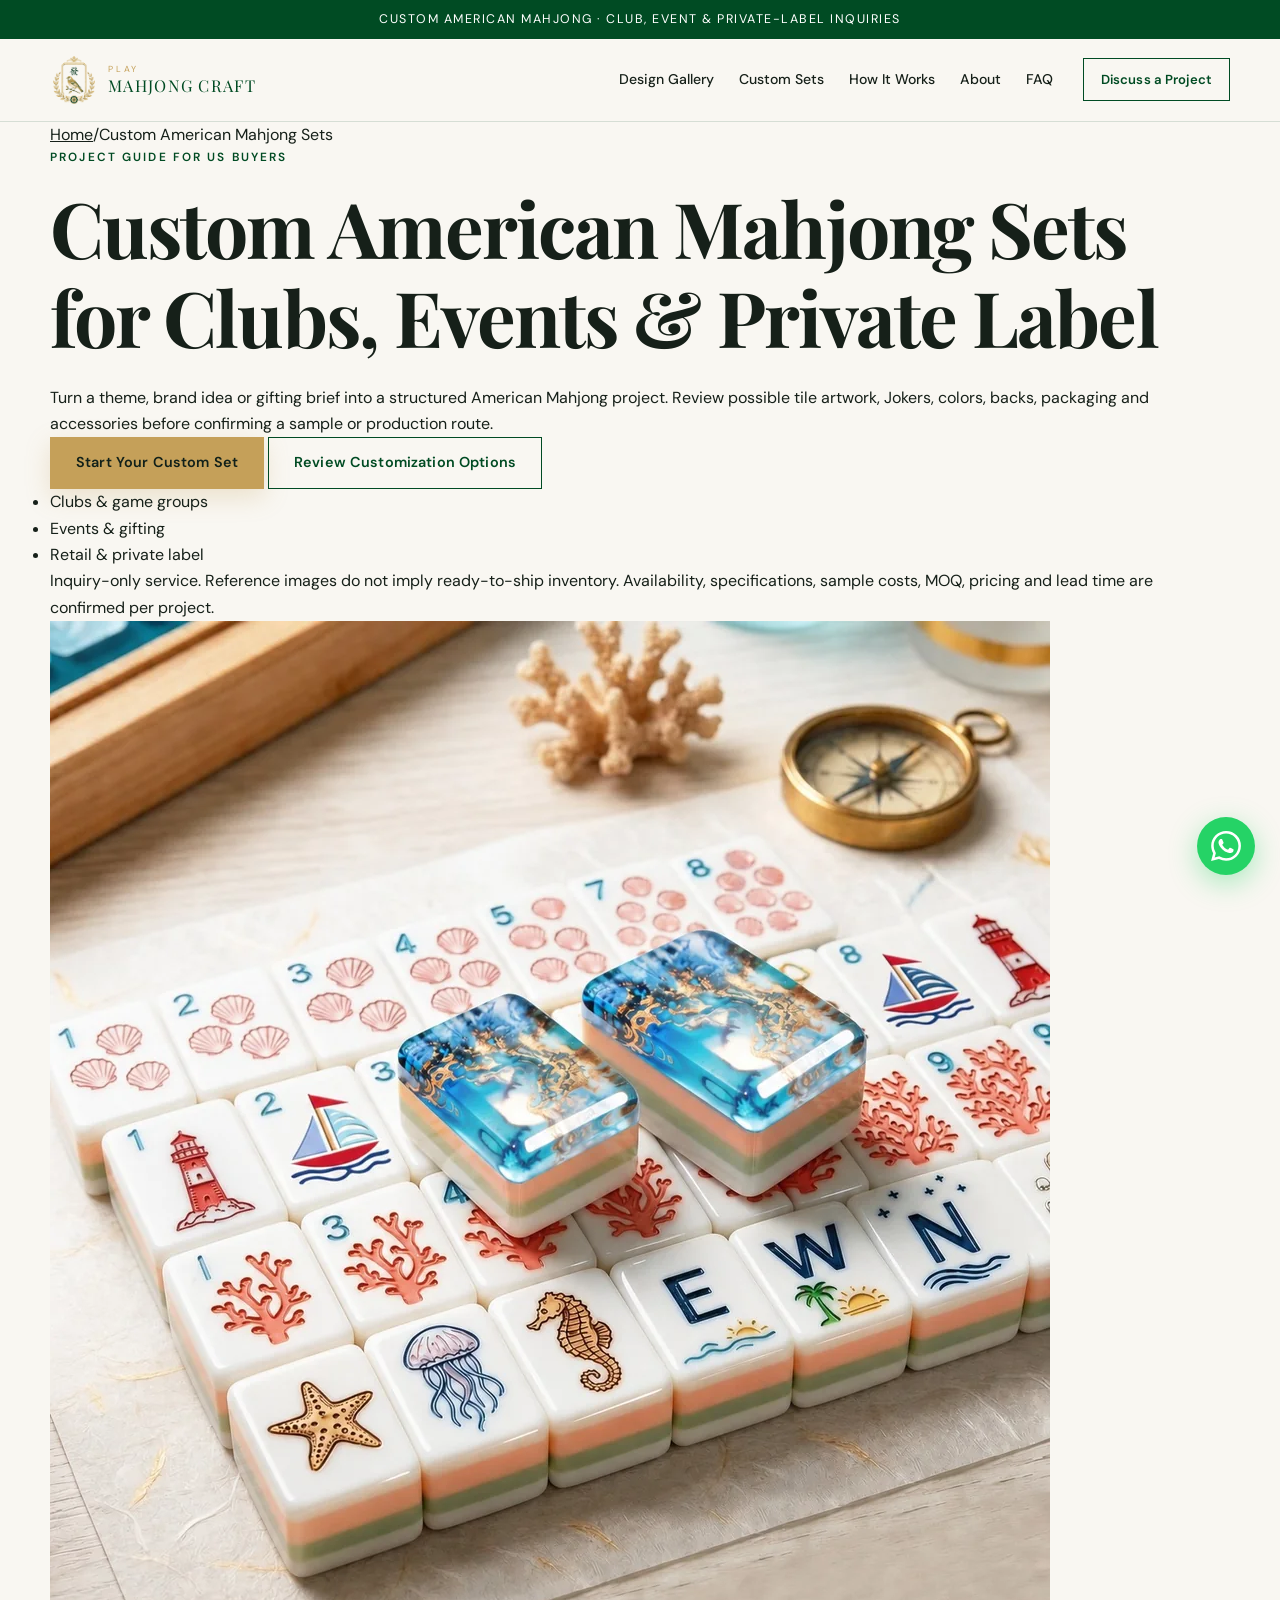
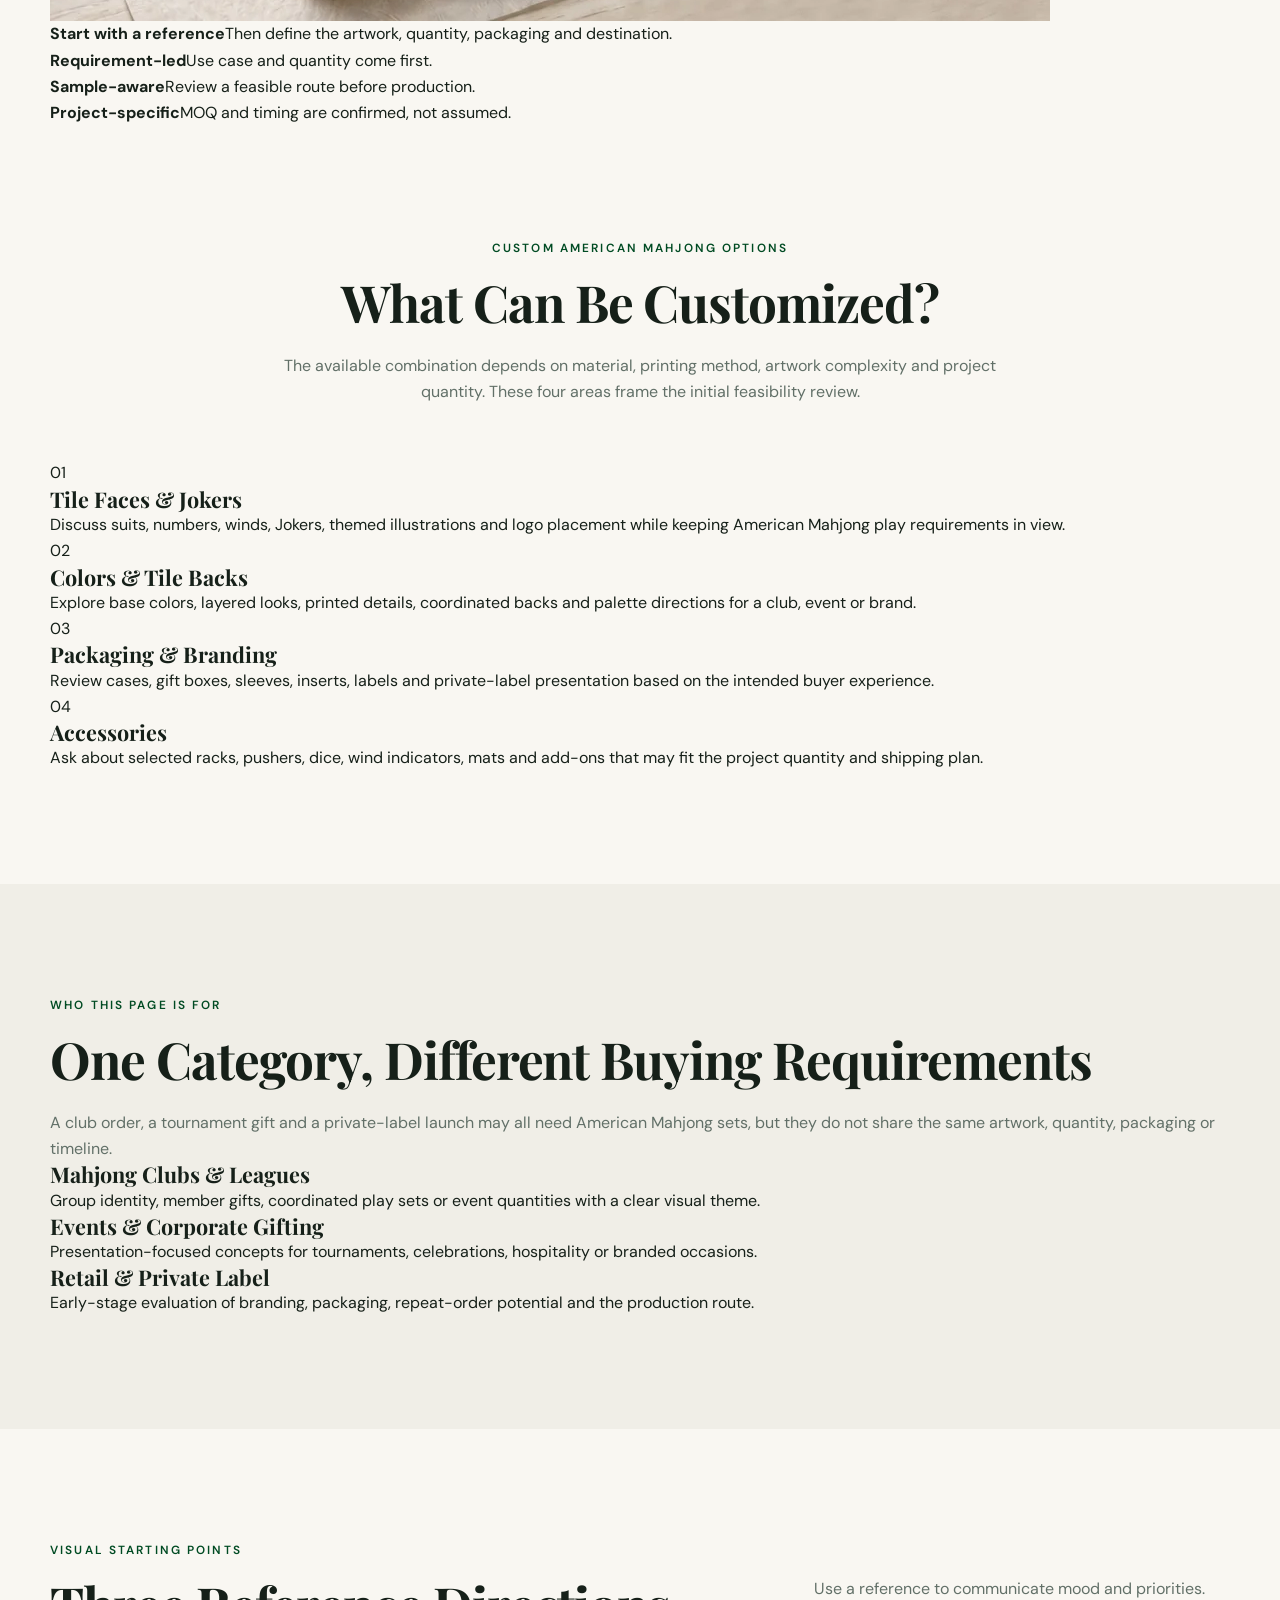
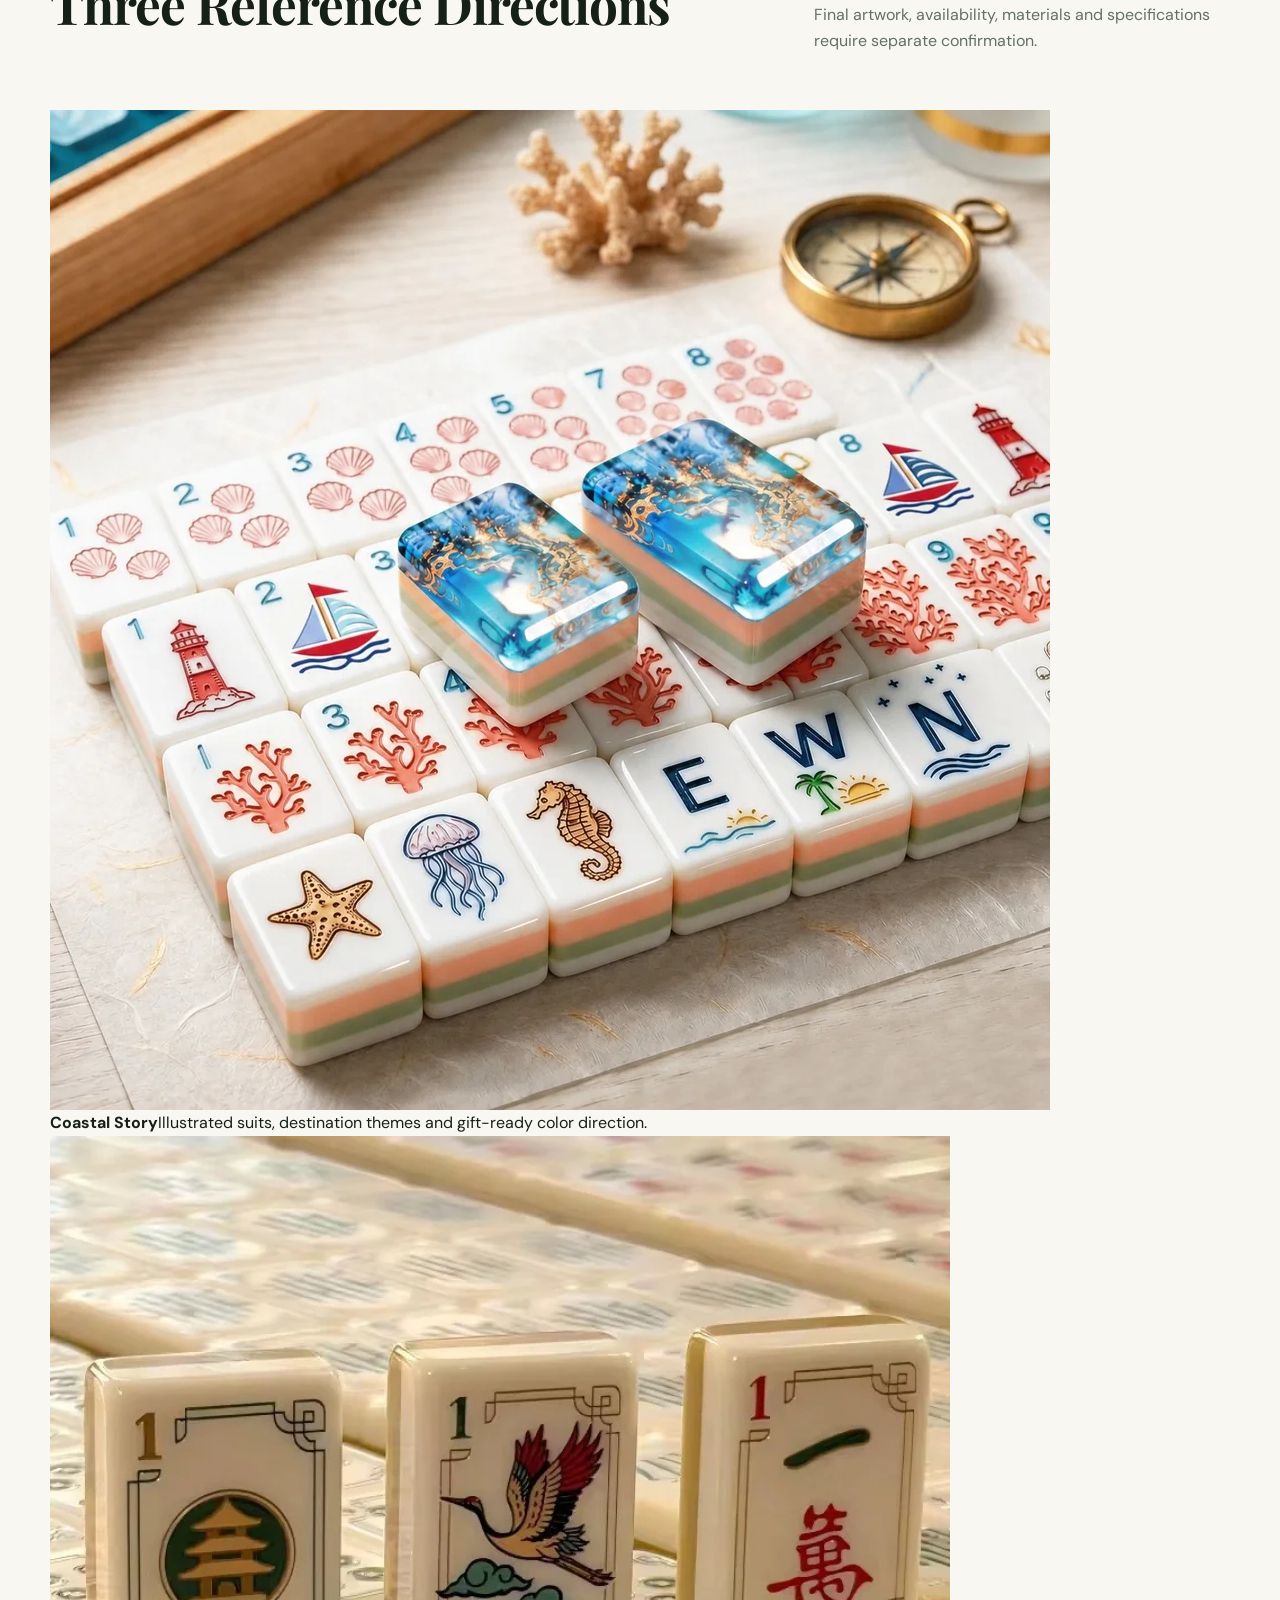
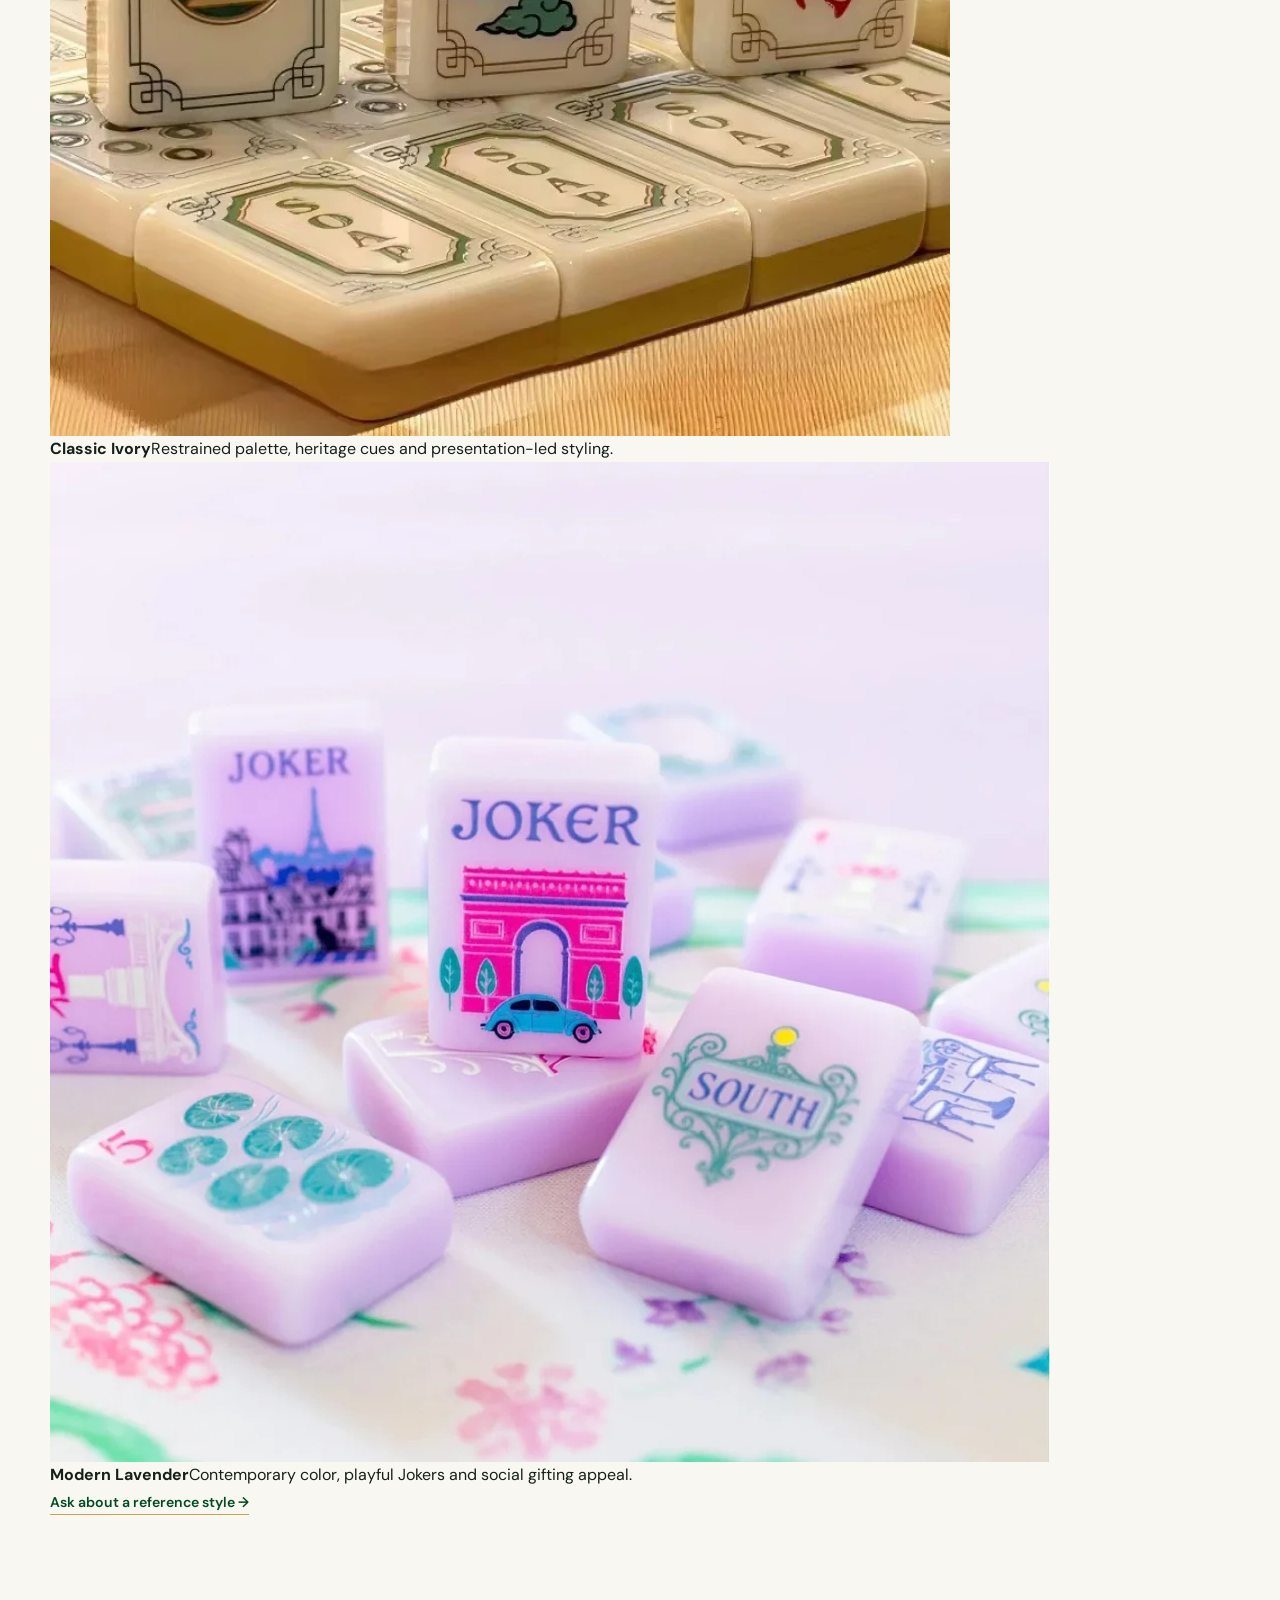
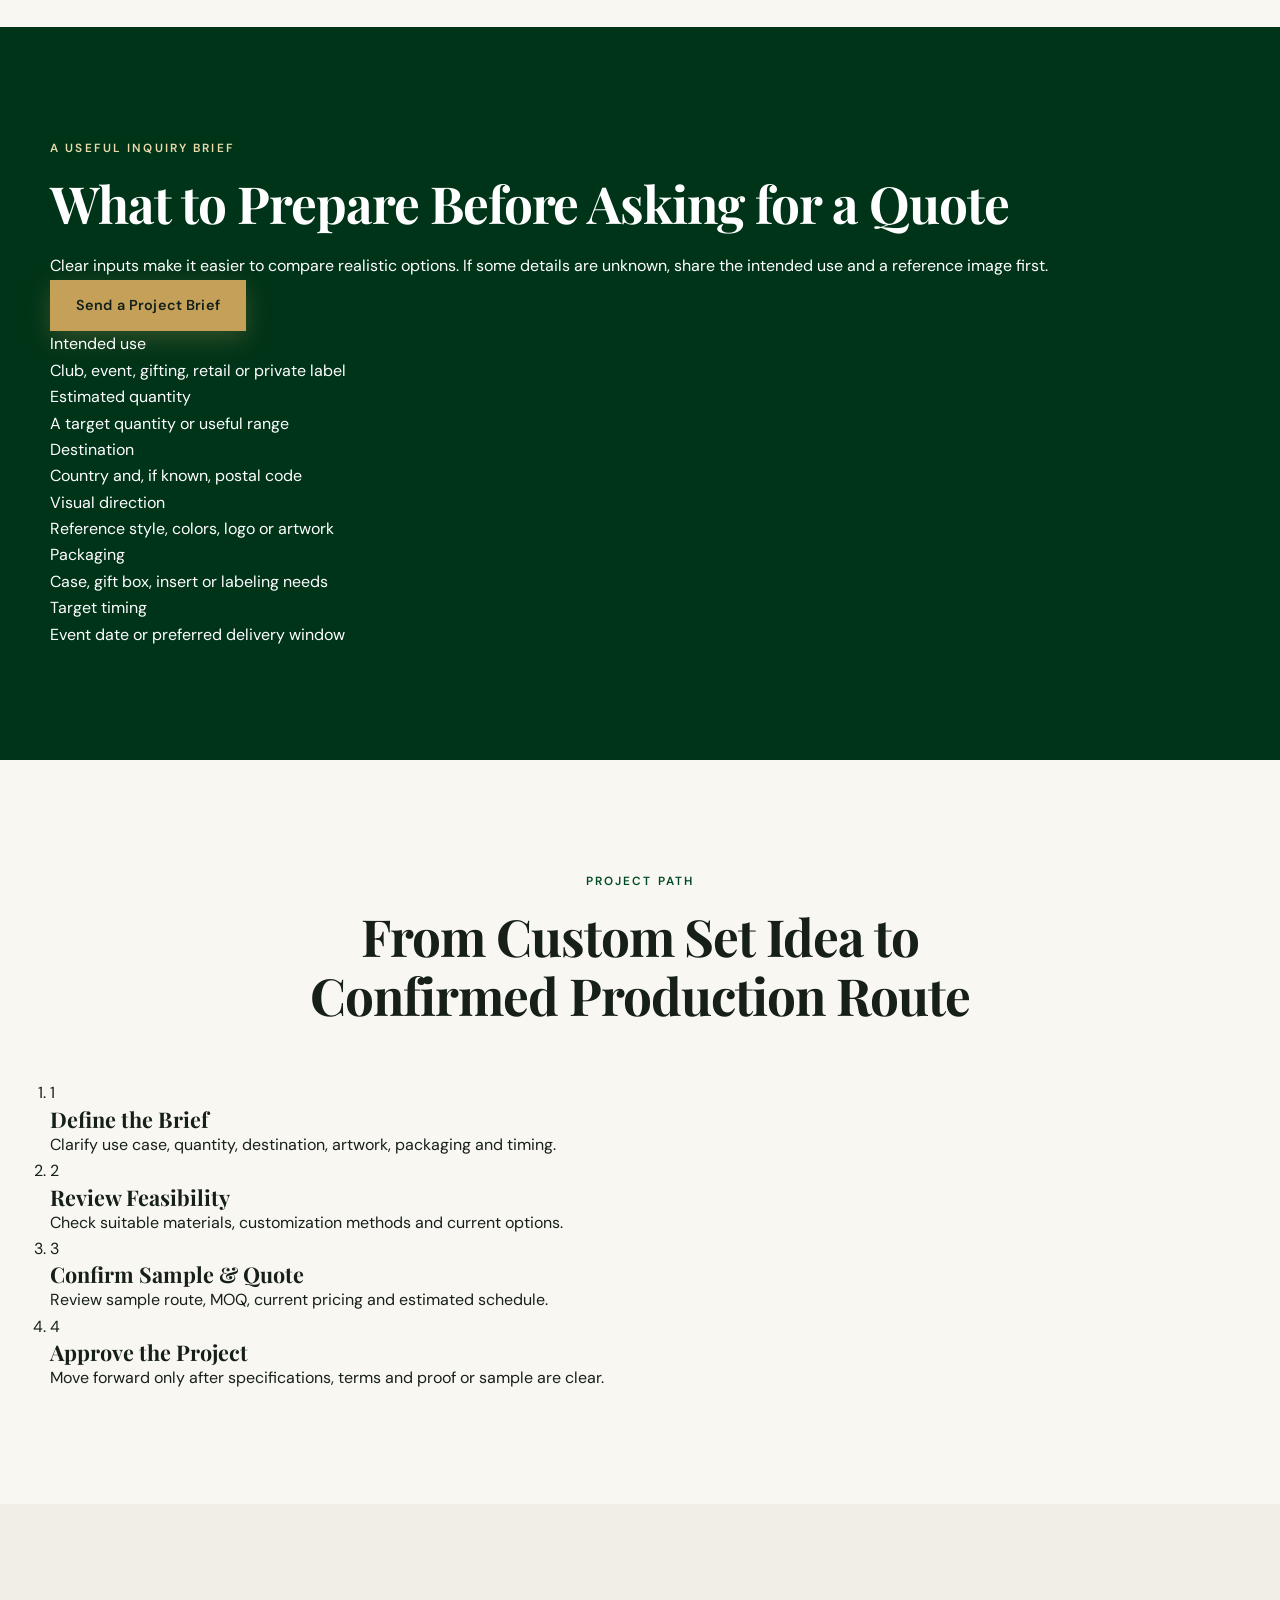
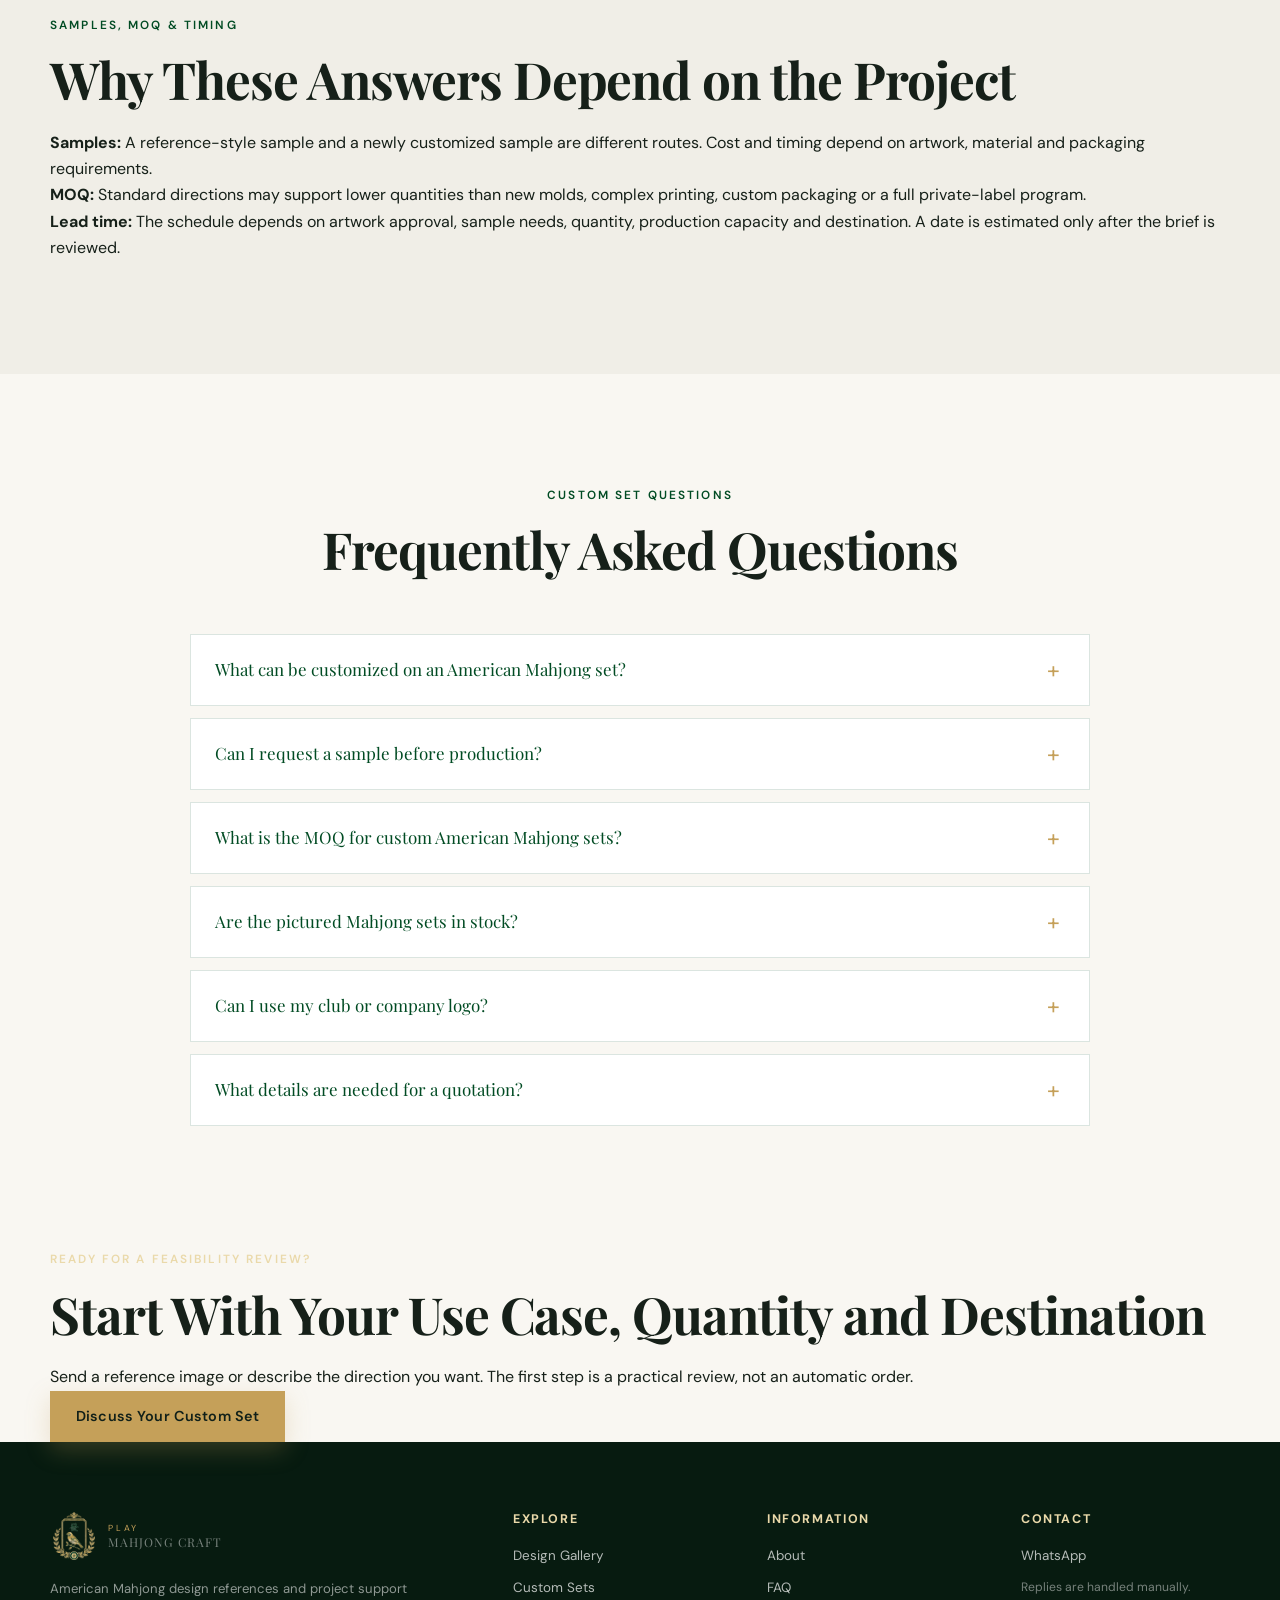
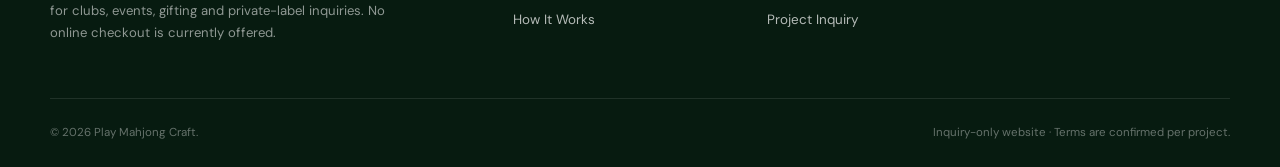
==== custom-american-mahjong-sets/index.html @ b61040e3 "Add custom American Mahjong SEO landing page" ====
<!doctype html>
<html lang="en">
<head>
  <meta charset="utf-8">
  <meta name="viewport" content="width=device-width, initial-scale=1">
  <title>Custom American Mahjong Sets for Clubs & Brands | Play Mahjong Craft</title>
  <meta name="description" content="Plan custom American Mahjong sets for clubs, events, gifts and private label. Review artwork, Jokers, colors, packaging, samples, MOQ and project quantities.">
  <meta name="author" content="Play Mahjong Craft">
  <meta name="theme-color" content="#004B23">
  <link rel="canonical" href="https://playmahjongcraft.com/custom-american-mahjong-sets/">
  <link rel="icon" type="image/png" href="/favicon.png">
  <link rel="apple-touch-icon" href="/favicon.jpg">

  <meta property="og:type" content="website">
  <meta property="og:site_name" content="Play Mahjong Craft">
  <meta property="og:title" content="Custom American Mahjong Sets for Clubs & Brands">
  <meta property="og:description" content="Explore customization options for club, event, gifting and private-label American Mahjong projects.">
  <meta property="og:url" content="https://playmahjongcraft.com/custom-american-mahjong-sets/">
  <meta property="og:image" content="https://playmahjongcraft.com/images/og-cover.jpg">
  <meta property="og:image:width" content="1200">
  <meta property="og:image:height" content="630">
  <meta name="twitter:card" content="summary_large_image">
  <meta name="twitter:title" content="Custom American Mahjong Sets for Clubs & Brands">
  <meta name="twitter:description" content="Review artwork, colors, Jokers, packaging, samples and MOQ for a custom American Mahjong project.">
  <meta name="twitter:image" content="https://playmahjongcraft.com/images/og-cover.jpg">

  <link rel="preconnect" href="https://fonts.googleapis.com">
  <link rel="preconnect" href="https://fonts.gstatic.com" crossorigin>
  <link href="https://fonts.googleapis.com/css2?family=DM+Sans:wght@400;500;600&family=Playfair+Display:wght@600;700&display=swap" rel="stylesheet">
  <link rel="stylesheet" href="/styles.css?v=20260724-2">
  <link rel="stylesheet" href="/custom-american-mahjong-sets/landing.css?v=20260731-1">

  <script type="application/ld+json">
  {
    "@context": "https://schema.org",
    "@graph": [
      {
        "@type": "BreadcrumbList",
        "itemListElement": [
          {"@type": "ListItem", "position": 1, "name": "Home", "item": "https://playmahjongcraft.com/"},
          {"@type": "ListItem", "position": 2, "name": "Custom American Mahjong Sets", "item": "https://playmahjongcraft.com/custom-american-mahjong-sets/"}
        ]
      },
      {
        "@type": "Service",
        "@id": "https://playmahjongcraft.com/custom-american-mahjong-sets/#service",
        "name": "Custom American Mahjong Set Project Support",
        "url": "https://playmahjongcraft.com/custom-american-mahjong-sets/",
        "description": "Requirement review and production-option coordination for custom American Mahjong sets for clubs, events, gifts and private-label projects.",
        "serviceType": "American Mahjong set customization project support",
        "areaServed": {"@type": "Country", "name": "United States"},
        "provider": {
          "@type": "Organization",
          "@id": "https://playmahjongcraft.com/#organization",
          "name": "Play Mahjong Craft",
          "url": "https://playmahjongcraft.com/"
        }
      },
      {
        "@type": "FAQPage",
        "mainEntity": [
          {
            "@type": "Question",
            "name": "What can be customized on an American Mahjong set?",
            "acceptedAnswer": {"@type": "Answer", "text": "Potential options include tile faces, Jokers, colors, backs, logos, cases, gift boxes, inserts and selected accessories. Feasibility depends on the artwork, material, manufacturing method and quantity."}
          },
          {
            "@type": "Question",
            "name": "Can I request a sample before production?",
            "acceptedAnswer": {"@type": "Answer", "text": "Sample routes are reviewed before production. Availability, sample cost and timing depend on whether the request uses a reference style or requires new artwork and packaging."}
          },
          {
            "@type": "Question",
            "name": "What is the MOQ for custom American Mahjong sets?",
            "acceptedAnswer": {"@type": "Answer", "text": "Minimum order quantity varies by material, artwork, packaging and production method. Standard-style projects may support lower quantities than fully customized or private-label projects."}
          },
          {
            "@type": "Question",
            "name": "Are the pictured Mahjong sets in stock?",
            "acceptedAnswer": {"@type": "Answer", "text": "The images are visual references for project discussions and do not indicate ready-to-ship inventory. Current availability and specifications are confirmed for each inquiry."}
          },
          {
            "@type": "Question",
            "name": "What details are needed for a quotation?",
            "acceptedAnswer": {"@type": "Answer", "text": "Share the intended use, preferred style, estimated quantity, destination country, artwork or logo needs, packaging requirements and target timing. A quotation follows after feasibility and current supplier pricing are confirmed."}
          }
        ]
      }
    ]
  }
  </script>

  <script async src="https://www.googletagmanager.com/gtag/js?id=G-H2BP6G1HKV"></script>
  <script>
    window.dataLayer = window.dataLayer || [];
    function gtag(){dataLayer.push(arguments);}
    gtag('js', new Date());
    gtag('config', 'G-H2BP6G1HKV');
  </script>

  <script type="text/javascript">
    (function(c,l,a,r,i,t,y){
      c[a]=c[a]||function(){(c[a].q=c[a].q||[]).push(arguments)};
      t=l.createElement(r);t.async=1;t.src="https://www.clarity.ms/tag/"+i;
      y=l.getElementsByTagName(r)[0];y.parentNode.insertBefore(t,y);
    })(window, document, "clarity", "script", "xgh4sm0mk5");
  </script>
</head>
<body class="landing-page">
  <a class="skip-link" href="#main-content">Skip to content</a>

  <div class="announcement">Custom American Mahjong · Club, Event & Private-Label Inquiries</div>

  <header class="site-header" id="top">
    <div class="container nav-wrap">
      <a class="brand" href="/" aria-label="Play Mahjong Craft home">
        <img src="/images/logo-mark.png" width="54" height="50" alt="">
        <span><small>PLAY</small>MAHJONG CRAFT</span>
      </a>
      <button class="menu-toggle" type="button" aria-expanded="false" aria-controls="primary-nav" aria-label="Open navigation">
        <span></span><span></span><span></span>
      </button>
      <nav id="primary-nav" class="primary-nav" aria-label="Primary navigation">
        <a href="/#styles">Design Gallery</a>
        <a href="/custom-american-mahjong-sets/" aria-current="page">Custom Sets</a>
        <a href="/#process">How It Works</a>
        <a href="/#about">About</a>
        <a href="#faq">FAQ</a>
      </nav>
      <a class="button button-small button-outline header-cta track-event" data-event="whatsapp_landing_header" target="_blank" rel="noopener" href="https://wa.me/8615779394194?text=Hi%2C%20I%27d%20like%20to%20discuss%20a%20custom%20American%20Mahjong%20set%20project.">Discuss a Project</a>
    </div>
  </header>

  <main id="main-content">
    <nav class="container breadcrumbs" aria-label="Breadcrumb">
      <a href="/">Home</a><span aria-hidden="true">/</span><span>Custom American Mahjong Sets</span>
    </nav>

    <section class="seo-hero" aria-labelledby="landing-title">
      <div class="container seo-hero-grid">
        <div class="seo-hero-copy">
          <p class="eyebrow">Project guide for US buyers</p>
          <h1 id="landing-title">Custom American Mahjong Sets for Clubs, Events & Private Label</h1>
          <p class="seo-hero-lead">Turn a theme, brand idea or gifting brief into a structured American Mahjong project. Review possible tile artwork, Jokers, colors, backs, packaging and accessories before confirming a sample or production route.</p>
          <div class="seo-hero-actions">
            <a class="button button-gold track-event" data-event="whatsapp_landing_hero" target="_blank" rel="noopener" href="https://wa.me/8615779394194?text=Hi%2C%20I%27m%20planning%20a%20custom%20American%20Mahjong%20set.%0A%0AUse%20case%3A%20____%0AEstimated%20quantity%3A%20____%0ADestination%3A%20____%0ACustomization%3A%20____">Start Your Custom Set</a>
            <a class="button button-outline" href="#options">Review Customization Options</a>
          </div>
          <ul class="buyer-list" aria-label="Common project types">
            <li>Clubs & game groups</li>
            <li>Events & gifting</li>
            <li>Retail & private label</li>
          </ul>
          <p class="disclosure">Inquiry-only service. Reference images do not imply ready-to-ship inventory. Availability, specifications, sample costs, MOQ, pricing and lead time are confirmed per project.</p>
        </div>
        <div class="seo-hero-visual">
          <img src="/images/style-coastal.webp" width="1000" height="1000" alt="Coastal custom American Mahjong tile design reference" fetchpriority="high">
          <div class="visual-note"><strong>Start with a reference</strong><span>Then define the artwork, quantity, packaging and destination.</span></div>
        </div>
      </div>
    </section>

    <section class="proof-strip" aria-label="Project principles">
      <div class="container proof-grid">
        <div><strong>Requirement-led</strong><span>Use case and quantity come first.</span></div>
        <div><strong>Sample-aware</strong><span>Review a feasible route before production.</span></div>
        <div><strong>Project-specific</strong><span>MOQ and timing are confirmed, not assumed.</span></div>
      </div>
    </section>

    <section class="section" id="options">
      <div class="container">
        <div class="section-heading centered narrow">
          <p class="eyebrow">Custom American Mahjong options</p>
          <h2>What Can Be Customized?</h2>
          <p>The available combination depends on material, printing method, artwork complexity and project quantity. These four areas frame the initial feasibility review.</p>
        </div>
        <div class="option-grid">
          <article><span>01</span><h3>Tile Faces & Jokers</h3><p>Discuss suits, numbers, winds, Jokers, themed illustrations and logo placement while keeping American Mahjong play requirements in view.</p></article>
          <article><span>02</span><h3>Colors & Tile Backs</h3><p>Explore base colors, layered looks, printed details, coordinated backs and palette directions for a club, event or brand.</p></article>
          <article><span>03</span><h3>Packaging & Branding</h3><p>Review cases, gift boxes, sleeves, inserts, labels and private-label presentation based on the intended buyer experience.</p></article>
          <article><span>04</span><h3>Accessories</h3><p>Ask about selected racks, pushers, dice, wind indicators, mats and add-ons that may fit the project quantity and shipping plan.</p></article>
        </div>
      </div>
    </section>

    <section class="section section-tint buyer-section">
      <div class="container buyer-layout">
        <div>
          <p class="eyebrow">Who this page is for</p>
          <h2>One Category, Different Buying Requirements</h2>
          <p class="section-intro">A club order, a tournament gift and a private-label launch may all need American Mahjong sets, but they do not share the same artwork, quantity, packaging or timeline.</p>
        </div>
        <div class="buyer-cards">
          <article><h3>Mahjong Clubs & Leagues</h3><p>Group identity, member gifts, coordinated play sets or event quantities with a clear visual theme.</p></article>
          <article><h3>Events & Corporate Gifting</h3><p>Presentation-focused concepts for tournaments, celebrations, hospitality or branded occasions.</p></article>
          <article><h3>Retail & Private Label</h3><p>Early-stage evaluation of branding, packaging, repeat-order potential and the production route.</p></article>
        </div>
      </div>
    </section>

    <section class="section reference-section" aria-labelledby="reference-title">
      <div class="container">
        <div class="section-heading split-heading">
          <div><p class="eyebrow">Visual starting points</p><h2 id="reference-title">Three Reference Directions</h2></div>
          <p>Use a reference to communicate mood and priorities. Final artwork, availability, materials and specifications require separate confirmation.</p>
        </div>
        <div class="reference-grid">
          <figure><img src="/images/style-coastal.webp" width="1000" height="1000" loading="lazy" alt="Coastal American Mahjong set artwork reference"><figcaption><strong>Coastal Story</strong><span>Illustrated suits, destination themes and gift-ready color direction.</span></figcaption></figure>
          <figure><img src="/images/style-ivory.webp" width="900" height="900" loading="lazy" alt="Classic ivory American Mahjong set reference"><figcaption><strong>Classic Ivory</strong><span>Restrained palette, heritage cues and presentation-led styling.</span></figcaption></figure>
          <figure><img src="/images/style-lavender.webp" width="1000" height="1000" loading="lazy" alt="Modern lavender American Mahjong set reference"><figcaption><strong>Modern Lavender</strong><span>Contemporary color, playful Jokers and social gifting appeal.</span></figcaption></figure>
        </div>
        <div class="reference-cta">
          <a class="text-link track-event" data-event="whatsapp_landing_gallery" target="_blank" rel="noopener" href="https://wa.me/8615779394194?text=Hi%2C%20I%20found%20a%20reference%20style%20on%20your%20custom%20American%20Mahjong%20sets%20page.%20I%27d%20like%20to%20review%20sample%2C%20MOQ%20and%20customization%20options.">Ask about a reference style <span aria-hidden="true">→</span></a>
        </div>
      </div>
    </section>

    <section class="section section-dark specification-section">
      <div class="container specification-layout">
        <div>
          <p class="eyebrow light">A useful inquiry brief</p>
          <h2>What to Prepare Before Asking for a Quote</h2>
          <p>Clear inputs make it easier to compare realistic options. If some details are unknown, share the intended use and a reference image first.</p>
          <a class="button button-gold track-event" data-event="whatsapp_landing_brief" target="_blank" rel="noopener" href="https://wa.me/8615779394194?text=Hi%2C%20I%27d%20like%20a%20feasibility%20review%20for%20custom%20American%20Mahjong%20sets.%0A%0AUse%20case%3A%20____%0AStyle%20reference%3A%20____%0AEstimated%20quantity%3A%20____%0ADestination%3A%20____%0ALogo%2Fartwork%3A%20____%0APackaging%3A%20____%0ATarget%20timing%3A%20____">Send a Project Brief</a>
        </div>
        <dl class="brief-list">
          <div><dt>Intended use</dt><dd>Club, event, gifting, retail or private label</dd></div>
          <div><dt>Estimated quantity</dt><dd>A target quantity or useful range</dd></div>
          <div><dt>Destination</dt><dd>Country and, if known, postal code</dd></div>
          <div><dt>Visual direction</dt><dd>Reference style, colors, logo or artwork</dd></div>
          <div><dt>Packaging</dt><dd>Case, gift box, insert or labeling needs</dd></div>
          <div><dt>Target timing</dt><dd>Event date or preferred delivery window</dd></div>
        </dl>
      </div>
    </section>

    <section class="section process-guide" aria-labelledby="process-title">
      <div class="container">
        <div class="section-heading centered narrow">
          <p class="eyebrow">Project path</p>
          <h2 id="process-title">From Custom Set Idea to Confirmed Production Route</h2>
        </div>
        <ol class="process-cards">
          <li><span>1</span><h3>Define the Brief</h3><p>Clarify use case, quantity, destination, artwork, packaging and timing.</p></li>
          <li><span>2</span><h3>Review Feasibility</h3><p>Check suitable materials, customization methods and current options.</p></li>
          <li><span>3</span><h3>Confirm Sample & Quote</h3><p>Review sample route, MOQ, current pricing and estimated schedule.</p></li>
          <li><span>4</span><h3>Approve the Project</h3><p>Move forward only after specifications, terms and proof or sample are clear.</p></li>
        </ol>
      </div>
    </section>

    <section class="section section-tint guidance-section">
      <div class="container guidance-layout">
        <div>
          <p class="eyebrow">Samples, MOQ & timing</p>
          <h2>Why These Answers Depend on the Project</h2>
        </div>
        <div class="guidance-copy">
          <p><strong>Samples:</strong> A reference-style sample and a newly customized sample are different routes. Cost and timing depend on artwork, material and packaging requirements.</p>
          <p><strong>MOQ:</strong> Standard directions may support lower quantities than new molds, complex printing, custom packaging or a full private-label program.</p>
          <p><strong>Lead time:</strong> The schedule depends on artwork approval, sample needs, quantity, production capacity and destination. A date is estimated only after the brief is reviewed.</p>
        </div>
      </div>
    </section>

    <section class="section" id="faq">
      <div class="container">
        <div class="section-heading centered"><p class="eyebrow">Custom set questions</p><h2>Frequently Asked Questions</h2></div>
        <div class="faq-list landing-faq">
          <details><summary>What can be customized on an American Mahjong set?</summary><p>Potential options include tile faces, Jokers, colors, backs, logos, cases, gift boxes, inserts and selected accessories. Feasibility depends on the artwork, material, manufacturing method and quantity.</p></details>
          <details><summary>Can I request a sample before production?</summary><p>Yes, sample routes can be reviewed before production. Availability, sample cost and timing depend on whether the request uses a reference style or requires new artwork and packaging.</p></details>
          <details><summary>What is the MOQ for custom American Mahjong sets?</summary><p>Minimum order quantity varies by material, artwork, packaging and production method. Standard-style projects may support lower quantities than fully customized or private-label projects.</p></details>
          <details><summary>Are the pictured Mahjong sets in stock?</summary><p>No ready-to-ship inventory is implied. The images are visual references for project discussions. Current availability and specifications are confirmed for each inquiry.</p></details>
          <details><summary>Can I use my club or company logo?</summary><p>Logo placement may be considered for tile artwork, packaging, inserts or selected accessories. Share a vector logo if available so the intended placement and production method can be reviewed.</p></details>
          <details><summary>What details are needed for a quotation?</summary><p>Share the intended use, preferred style, estimated quantity, destination country, artwork or logo needs, packaging requirements and target timing. A quotation follows after feasibility and current supplier pricing are confirmed.</p></details>
        </div>
      </div>
    </section>

    <section class="landing-cta" aria-labelledby="cta-title">
      <div class="container landing-cta-inner">
        <div><p class="eyebrow light">Ready for a feasibility review?</p><h2 id="cta-title">Start With Your Use Case, Quantity and Destination</h2><p>Send a reference image or describe the direction you want. The first step is a practical review, not an automatic order.</p></div>
        <a class="button button-gold track-event" data-event="whatsapp_landing_final" target="_blank" rel="noopener" href="https://wa.me/8615779394194?text=Hi%2C%20I%27d%20like%20to%20start%20a%20custom%20American%20Mahjong%20set%20inquiry.%0A%0AUse%20case%3A%20____%0AQuantity%3A%20____%0ADestination%3A%20____%0AReference%20or%20customization%3A%20____">Discuss Your Custom Set</a>
      </div>
    </section>
  </main>

  <footer class="site-footer">
    <div class="container footer-grid">
      <div class="footer-brand">
        <a class="brand brand-footer" href="/"><img src="/images/logo-mark.png" width="54" height="50" alt=""><span><small>PLAY</small>MAHJONG CRAFT</span></a>
        <p>American Mahjong design references and project support for clubs, events, gifting and private-label inquiries. No online checkout is currently offered.</p>
      </div>
      <div><h3>Explore</h3><a href="/#styles">Design Gallery</a><a href="/custom-american-mahjong-sets/">Custom Sets</a><a href="/#process">How It Works</a></div>
      <div><h3>Information</h3><a href="/#about">About</a><a href="#faq">FAQ</a><a href="/#inquiry">Project Inquiry</a></div>
      <div><h3>Contact</h3><a class="track-event" data-event="whatsapp_landing_footer" target="_blank" rel="noopener" href="https://wa.me/8615779394194?text=Hi%2C%20I%27d%20like%20to%20discuss%20a%20custom%20American%20Mahjong%20set.">WhatsApp</a><span>Replies are handled manually.</span></div>
    </div>
    <div class="container footer-bottom"><span>© 2026 Play Mahjong Craft.</span><span>Inquiry-only website · Terms are confirmed per project.</span></div>
  </footer>

  <a class="whatsapp-float track-event" data-event="whatsapp_landing_floating" href="https://wa.me/8615779394194?text=Hi%2C%20I%27m%20viewing%20your%20custom%20American%20Mahjong%20sets%20page%20and%20would%20like%20to%20ask%20about%20a%20project." target="_blank" rel="noopener" aria-label="Chat on WhatsApp">
    <svg aria-hidden="true" viewBox="0 0 24 24"><path d="M17.472 14.382c-.297-.149-1.758-.867-2.03-.967-.273-.099-.471-.148-.67.15-.197.297-.767.966-.94 1.164-.173.199-.347.223-.644.075-.297-.15-1.255-.463-2.39-1.475-.883-.788-1.48-1.761-1.653-2.059-.173-.297-.018-.458.13-.606.134-.133.298-.347.446-.52.149-.174.198-.298.298-.497.099-.198.05-.371-.025-.52-.075-.149-.669-1.612-.916-2.207-.242-.579-.487-.5-.669-.51-.173-.008-.371-.01-.57-.01-.198 0-.52.074-.792.372-.272.297-1.04 1.016-1.04 2.479 0 1.462 1.065 2.875 1.213 3.074.149.198 2.096 3.2 5.077 4.487.709.306 1.262.489 1.694.625.712.227 1.36.195 1.871.118.571-.085 1.758-.719 2.006-1.413.248-.694.248-1.289.173-1.413-.074-.124-.272-.198-.57-.347m-5.421 7.403h-.004a9.87 9.87 0 0 1-5.031-1.378l-.361-.214-3.741.982.998-3.648-.235-.374a9.86 9.86 0 0 1-1.51-5.26c.001-5.45 4.436-9.884 9.888-9.884 2.64 0 5.122 1.03 6.988 2.898a9.825 9.825 0 0 1 2.893 6.994c-.003 5.45-4.437 9.884-9.885 9.884m8.413-18.297A11.815 11.815 0 0 0 12.05 0C5.495 0 .16 5.335.157 11.892c0 2.096.547 4.142 1.588 5.945L.057 24l6.305-1.654a11.882 11.882 0 0 0 5.683 1.448h.005c6.554 0 11.89-5.335 11.893-11.893a11.821 11.821 0 0 0-3.48-8.413z"/></svg>
  </a>
  <script src="/script.js" defer></script>
</body>
</html>
---- styles.css ----
:root{
  --green:#004b23;--green-dark:#003418;--green-soft:#e9f0eb;--gold:#c5a059;--gold-light:#ead9aa;
  --ivory:#f9f7f2;--paper:#fff;--ink:#162019;--muted:#627068;--line:rgba(0,75,35,.14);
  --shadow:0 18px 55px rgba(16,43,27,.11);--serif:'Playfair Display',Georgia,serif;--sans:'DM Sans',Arial,sans-serif;
}
*{box-sizing:border-box;margin:0;padding:0}html{scroll-behavior:smooth;scroll-padding-top:94px}body{font-family:var(--sans);color:var(--ink);background:var(--ivory);line-height:1.65}img{max-width:100%;display:block}a{color:inherit}button,input,select,textarea{font:inherit}.container{width:min(1180px,calc(100% - 40px));margin-inline:auto}.section{padding:112px 0}.section-tint{background:#f0eee7}.section-dark{background:var(--green-dark);color:#fff}.hidden{position:absolute!important;clip:rect(1px,1px,1px,1px);clip-path:inset(50%);height:1px;width:1px;overflow:hidden}.skip-link{position:fixed;left:12px;top:-80px;z-index:9999;background:#fff;padding:10px 14px;border-radius:6px}.skip-link:focus{top:12px}
.announcement{background:var(--green);color:#fff;text-align:center;padding:9px 20px;font-size:.78rem;letter-spacing:.12em;text-transform:uppercase}.site-header{position:sticky;top:0;z-index:1000;background:rgba(249,247,242,.95);backdrop-filter:blur(14px);border-bottom:1px solid var(--line)}.nav-wrap{height:82px;display:flex;align-items:center;gap:30px}.brand{display:flex;align-items:center;gap:10px;text-decoration:none;min-width:max-content}.brand img{width:48px;height:48px;object-fit:contain}.brand span{font-family:var(--serif);font-size:1.02rem;letter-spacing:.08em;color:var(--green);line-height:1.05}.brand small{display:block;font-family:var(--sans);font-size:.55rem;letter-spacing:.32em;color:var(--gold);margin-bottom:3px}.primary-nav{display:flex;align-items:center;justify-content:center;gap:25px;margin-left:auto}.primary-nav a{text-decoration:none;font-size:.88rem;font-weight:500;position:relative}.primary-nav a:after{content:'';position:absolute;left:0;right:100%;bottom:-8px;height:1px;background:var(--gold);transition:.25s}.primary-nav a:hover:after{right:0}.menu-toggle{display:none;border:0;background:transparent;width:44px;height:44px;cursor:pointer}.menu-toggle span{display:block;width:24px;height:2px;background:var(--green);margin:5px auto;transition:.25s}
.button{display:inline-flex;align-items:center;justify-content:center;min-height:50px;padding:13px 25px;border:1px solid transparent;text-decoration:none;font-weight:600;font-size:.9rem;letter-spacing:.01em;cursor:pointer;transition:transform .22s,box-shadow .22s,background .22s,color .22s}.button:hover{transform:translateY(-2px)}.button-small{min-height:42px;padding:10px 17px;font-size:.82rem}.button-outline{border-color:var(--green);color:var(--green)}.button-outline:hover{background:var(--green);color:#fff}.button-gold{background:var(--gold);color:#112019;box-shadow:0 8px 24px rgba(197,160,89,.25)}.button-gold:hover{background:#d1af65}.button-ghost{border-color:rgba(255,255,255,.75);color:#fff;background:rgba(0,0,0,.08)}.button-ghost:hover{background:#fff;color:var(--green)}.button-dark{background:var(--green);color:#fff;width:100%}.button-dark:hover{background:var(--green-dark)}
.hero{min-height:760px;position:relative;display:flex;align-items:center;overflow:hidden;background:var(--green-dark)}.hero-image{position:absolute;inset:0;width:100%;height:100%;object-fit:cover;object-position:center 53%}.hero-overlay{position:absolute;inset:0;background:linear-gradient(90deg,rgba(0,37,20,.86) 0%,rgba(0,37,20,.68) 48%,rgba(0,15,8,.25) 100%),linear-gradient(0deg,rgba(0,0,0,.20),transparent 55%)}.hero-content{position:relative;z-index:2;color:#fff;padding-block:105px;max-width:1180px}.hero-content>*{max-width:790px}.eyebrow{text-transform:uppercase;letter-spacing:.18em;font-size:.74rem;font-weight:600;color:var(--green);margin-bottom:15px}.eyebrow.light{color:var(--gold-light)}h1,h2,h3{font-family:var(--serif);line-height:1.16}h1{font-size:clamp(3rem,6vw,5.5rem);letter-spacing:-.025em;margin-bottom:24px}h2{font-size:clamp(2.2rem,4vw,3.7rem);letter-spacing:-.02em;margin-bottom:20px}h3{font-size:1.35rem}.hero-lead{font-size:clamp(1.05rem,1.6vw,1.3rem);max-width:720px;color:rgba(255,255,255,.88);margin-bottom:34px}.hero-actions{display:flex;gap:14px;flex-wrap:wrap}.hero-note{font-size:.78rem;color:rgba(255,255,255,.72);margin-top:24px;max-width:690px!important;border-left:2px solid var(--gold);padding-left:13px}
.value-strip{background:#fff;border-bottom:1px solid var(--line)}.value-grid{display:grid;grid-template-columns:repeat(3,1fr)}.value-grid>div{padding:32px 35px;border-right:1px solid var(--line);display:grid;grid-template-columns:auto 1fr;column-gap:15px}.value-grid>div:last-child{border-right:0}.value-grid span{font-family:var(--serif);color:var(--gold);font-size:1.25rem;grid-row:1/3}.value-grid strong{font-family:var(--serif);color:var(--green);font-size:1.05rem}.value-grid p{font-size:.86rem;color:var(--muted)}
.section-heading{margin-bottom:55px}.split-heading{display:grid;grid-template-columns:1.25fr .75fr;gap:70px;align-items:end}.split-heading>p{color:var(--muted);max-width:500px}.centered{text-align:center}.narrow{max-width:750px;margin-inline:auto}.section-heading>p:not(.eyebrow),.section-intro{color:var(--muted)}.style-grid{display:grid;grid-template-columns:repeat(3,1fr);gap:25px}.style-card{background:#fff;border:1px solid var(--line);display:flex;flex-direction:column;transition:transform .25s,box-shadow .25s}.style-card:hover{transform:translateY(-6px);box-shadow:var(--shadow)}.image-wrap{aspect-ratio:1;overflow:hidden;background:#eee}.image-wrap img{width:100%;height:100%;object-fit:cover;transition:transform .5s}.style-card:hover .image-wrap img{transform:scale(1.025)}.style-content{padding:28px;display:flex;flex:1;flex-direction:column}.card-kicker{font-size:.7rem;letter-spacing:.16em;text-transform:uppercase;color:var(--gold);font-weight:600;margin-bottom:8px}.style-content h3{color:var(--green);font-size:1.65rem;margin-bottom:10px}.style-content>p:not(.card-kicker){color:var(--muted);font-size:.92rem}.tag-list{list-style:none;display:flex;gap:7px;flex-wrap:wrap;margin:19px 0;min-height:67px;align-content:flex-start}.tag-list li{border:1px solid var(--line);padding:6px 9px;font-size:.7rem;color:var(--green);background:var(--ivory)}.text-link{font-size:.88rem;font-weight:600;color:var(--green);text-decoration:none;border-bottom:1px solid var(--gold);padding-bottom:3px;align-self:flex-start;margin-top:auto}.text-link span{display:inline-block;transition:transform .2s}.text-link:hover span{transform:translateX(4px)}
.feature-grid{display:grid;grid-template-columns:repeat(4,1fr);gap:18px}.feature-grid article{background:#fff;padding:34px 27px;min-height:240px;border-top:3px solid var(--gold)}.feature-number{font-family:var(--serif);font-size:2.3rem;color:rgba(197,160,89,.45);display:block;margin-bottom:25px}.feature-grid h3{color:var(--green);margin-bottom:10px}.feature-grid p{color:var(--muted);font-size:.9rem}
.process-layout{display:grid;grid-template-columns:1fr 1fr;gap:75px;align-items:center}.process-image{position:relative}.process-image img{width:100%;aspect-ratio:4/5;object-fit:cover;box-shadow:var(--shadow)}.image-caption{position:absolute;right:-24px;bottom:28px;background:var(--green);color:#fff;padding:16px 20px;max-width:280px;font-size:.79rem}.steps{list-style:none;margin-top:34px}.steps li{display:grid;grid-template-columns:44px 1fr;gap:18px;padding:22px 0;border-top:1px solid var(--line)}.steps li:last-child{border-bottom:1px solid var(--line)}.steps li>span{width:36px;height:36px;border-radius:50%;display:grid;place-items:center;background:var(--green-soft);color:var(--green);font-family:var(--serif);font-weight:700}.steps h3{color:var(--green);font-size:1.15rem;margin-bottom:5px}.steps p{color:var(--muted);font-size:.89rem}
.use-case-layout{display:grid;grid-template-columns:1.15fr .85fr;gap:65px;align-items:center}.use-case-layout>img{width:100%;height:620px;object-fit:cover;box-shadow:0 25px 70px rgba(0,0,0,.25)}.section-dark h2{color:#fff}.section-dark .section-intro{color:rgba(255,255,255,.68);max-width:650px}.use-case-grid{display:grid;grid-template-columns:1fr 1fr;gap:14px;margin-top:34px}.use-case-grid article{border:1px solid rgba(255,255,255,.16);padding:24px;background:rgba(255,255,255,.04)}.use-case-grid h3{font-size:1.05rem;color:var(--gold-light);margin-bottom:7px}.use-case-grid p{font-size:.84rem;color:rgba(255,255,255,.68)}
.about-layout{display:grid;grid-template-columns:.7fr 1.3fr;gap:90px;align-items:center}.about-mark{min-height:420px;background:#f0eee7;display:grid;place-items:center;border:1px solid var(--line)}.about-mark img{width:min(240px,65%)}.about-layout>div:last-child>p:not(.eyebrow){color:var(--muted);margin-bottom:18px}.about-highlight{font-family:var(--serif);font-size:1.25rem!important;color:var(--green)!important;border-left:3px solid var(--gold);padding-left:20px;margin-top:28px}
.inquiry-section{background:var(--green);color:#fff}.inquiry-layout{display:grid;grid-template-columns:.8fr 1.2fr;gap:80px;align-items:start}.inquiry-copy h2{color:#fff}.inquiry-copy>p:not(.eyebrow){color:rgba(255,255,255,.72);margin-bottom:30px}.inquiry-form{background:#fff;color:var(--ink);padding:38px;box-shadow:0 20px 65px rgba(0,0,0,.2)}.form-row{display:grid;grid-template-columns:1fr 1fr;gap:16px}.inquiry-form label{display:grid;gap:7px;font-size:.78rem;font-weight:600;color:var(--green);margin-bottom:16px}.inquiry-form input,.inquiry-form select,.inquiry-form textarea{width:100%;border:1px solid #d8ded9;background:#fff;padding:12px 13px;color:var(--ink);border-radius:0}.inquiry-form input:focus,.inquiry-form select:focus,.inquiry-form textarea:focus{outline:2px solid rgba(197,160,89,.35);border-color:var(--gold)}.form-note{font-size:.72rem;color:var(--muted);margin-top:12px;line-height:1.5}
.faq-list{max-width:900px;margin:auto}.faq-list details{background:#fff;border:1px solid var(--line);margin-bottom:12px;padding:0 24px}.faq-list summary{list-style:none;cursor:pointer;font-family:var(--serif);color:var(--green);font-size:1.06rem;padding:21px 45px 21px 0;position:relative}.faq-list summary::-webkit-details-marker{display:none}.faq-list summary:after{content:'+';position:absolute;right:5px;top:16px;font-family:var(--sans);font-size:1.45rem;color:var(--gold)}.faq-list details[open] summary:after{content:'–'}.faq-list details p{color:var(--muted);font-size:.9rem;padding:0 35px 23px 0}
.site-footer{background:#071b10;color:#fff;padding:70px 0 25px}.footer-grid{display:grid;grid-template-columns:2fr repeat(3,1fr);gap:45px}.brand-footer span{color:#fff}.footer-brand>p{color:rgba(255,255,255,.55);font-size:.82rem;max-width:370px;margin-top:18px}.footer-grid h3{font-family:var(--sans);font-size:.78rem;text-transform:uppercase;letter-spacing:.13em;color:var(--gold-light);margin-bottom:18px}.footer-grid>div:not(.footer-brand){display:flex;flex-direction:column;align-items:flex-start}.footer-grid a:not(.brand){text-decoration:none;color:rgba(255,255,255,.7);font-size:.84rem;margin-bottom:10px}.footer-grid a:hover{color:#fff}.footer-grid span{color:rgba(255,255,255,.45);font-size:.76rem}.footer-bottom{border-top:1px solid rgba(255,255,255,.1);margin-top:55px;padding-top:24px;display:flex;justify-content:space-between;color:rgba(255,255,255,.38);font-size:.72rem}
.whatsapp-float{position:fixed;right:25px;bottom:25px;z-index:999;width:58px;height:58px;border-radius:50%;display:grid;place-items:center;background:#25d366;box-shadow:0 8px 28px rgba(37,211,102,.38);transition:transform .2s}.whatsapp-float:hover{transform:scale(1.06)}.whatsapp-float svg{width:30px;fill:#fff}
@media(max-width:980px){.header-cta{display:none}.primary-nav{gap:16px}.style-grid{grid-template-columns:1fr 1fr}.style-card:last-child{grid-column:1/-1;display:grid;grid-template-columns:1fr 1fr}.process-layout,.use-case-layout,.about-layout,.inquiry-layout{grid-template-columns:1fr}.process-image img{aspect-ratio:16/10}.use-case-layout>img{height:500px}.about-mark{min-height:300px}.feature-grid{grid-template-columns:1fr 1fr}.footer-grid{grid-template-columns:1.7fr 1fr 1fr}.footer-grid>div:last-child{grid-column:2/4}.split-heading{grid-template-columns:1fr;gap:10px}}
@media(max-width:760px){html{scroll-padding-top:75px}.announcement{font-size:.64rem;padding:8px 12px}.nav-wrap{height:70px}.brand img{width:43px;height:43px}.brand span{font-size:.88rem}.menu-toggle{display:block;margin-left:auto}.primary-nav{position:absolute;left:0;right:0;top:70px;background:var(--ivory);border-bottom:1px solid var(--line);display:none;flex-direction:column;align-items:stretch;padding:16px 20px 22px;gap:0}.primary-nav.open{display:flex}.primary-nav a{padding:13px 0;border-bottom:1px solid var(--line)}.menu-toggle[aria-expanded="true"] span:nth-child(1){transform:translateY(7px) rotate(45deg)}.menu-toggle[aria-expanded="true"] span:nth-child(2){opacity:0}.menu-toggle[aria-expanded="true"] span:nth-child(3){transform:translateY(-7px) rotate(-45deg)}.hero{min-height:690px}.hero-overlay{background:linear-gradient(0deg,rgba(0,41,22,.91),rgba(0,41,22,.48))}.hero-content{padding-block:88px}.hero-content>*{max-width:100%}.hero-actions{flex-direction:column;align-items:stretch;max-width:330px}.hero-note{font-size:.72rem}.value-grid{grid-template-columns:1fr}.value-grid>div{border-right:0;border-bottom:1px solid var(--line);padding:23px 8px}.section{padding:78px 0}.container{width:min(100% - 28px,1180px)}.split-heading{margin-bottom:35px}.style-grid{grid-template-columns:1fr}.style-card:last-child{grid-column:auto;display:block}.tag-list{min-height:0}.feature-grid,.use-case-grid,.form-row{grid-template-columns:1fr}.feature-grid article{min-height:auto}.process-layout{gap:48px}.image-caption{right:10px;bottom:12px}.use-case-layout{gap:40px}.use-case-layout>img{height:390px}.about-layout{gap:42px}.inquiry-layout{gap:40px}.inquiry-form{padding:25px 20px}.footer-grid{grid-template-columns:1fr 1fr}.footer-brand{grid-column:1/-1}.footer-grid>div:last-child{grid-column:auto}.footer-bottom{flex-direction:column;gap:7px}.whatsapp-float{right:16px;bottom:16px;width:52px;height:52px}}
@media(max-width:480px){h1{font-size:2.62rem}h2{font-size:2.25rem}.brand span{font-size:.78rem}.brand small{font-size:.48rem}.footer-grid{grid-template-columns:1fr}.footer-grid>div:last-child{grid-column:auto}.style-content{padding:23px}.faq-list details{padding:0 17px}}
@media(prefers-reduced-motion:reduce){html{scroll-behavior:auto}*,*:before,*:after{animation-duration:.01ms!important;animation-iteration-count:1!important;transition-duration:.01ms!important}}
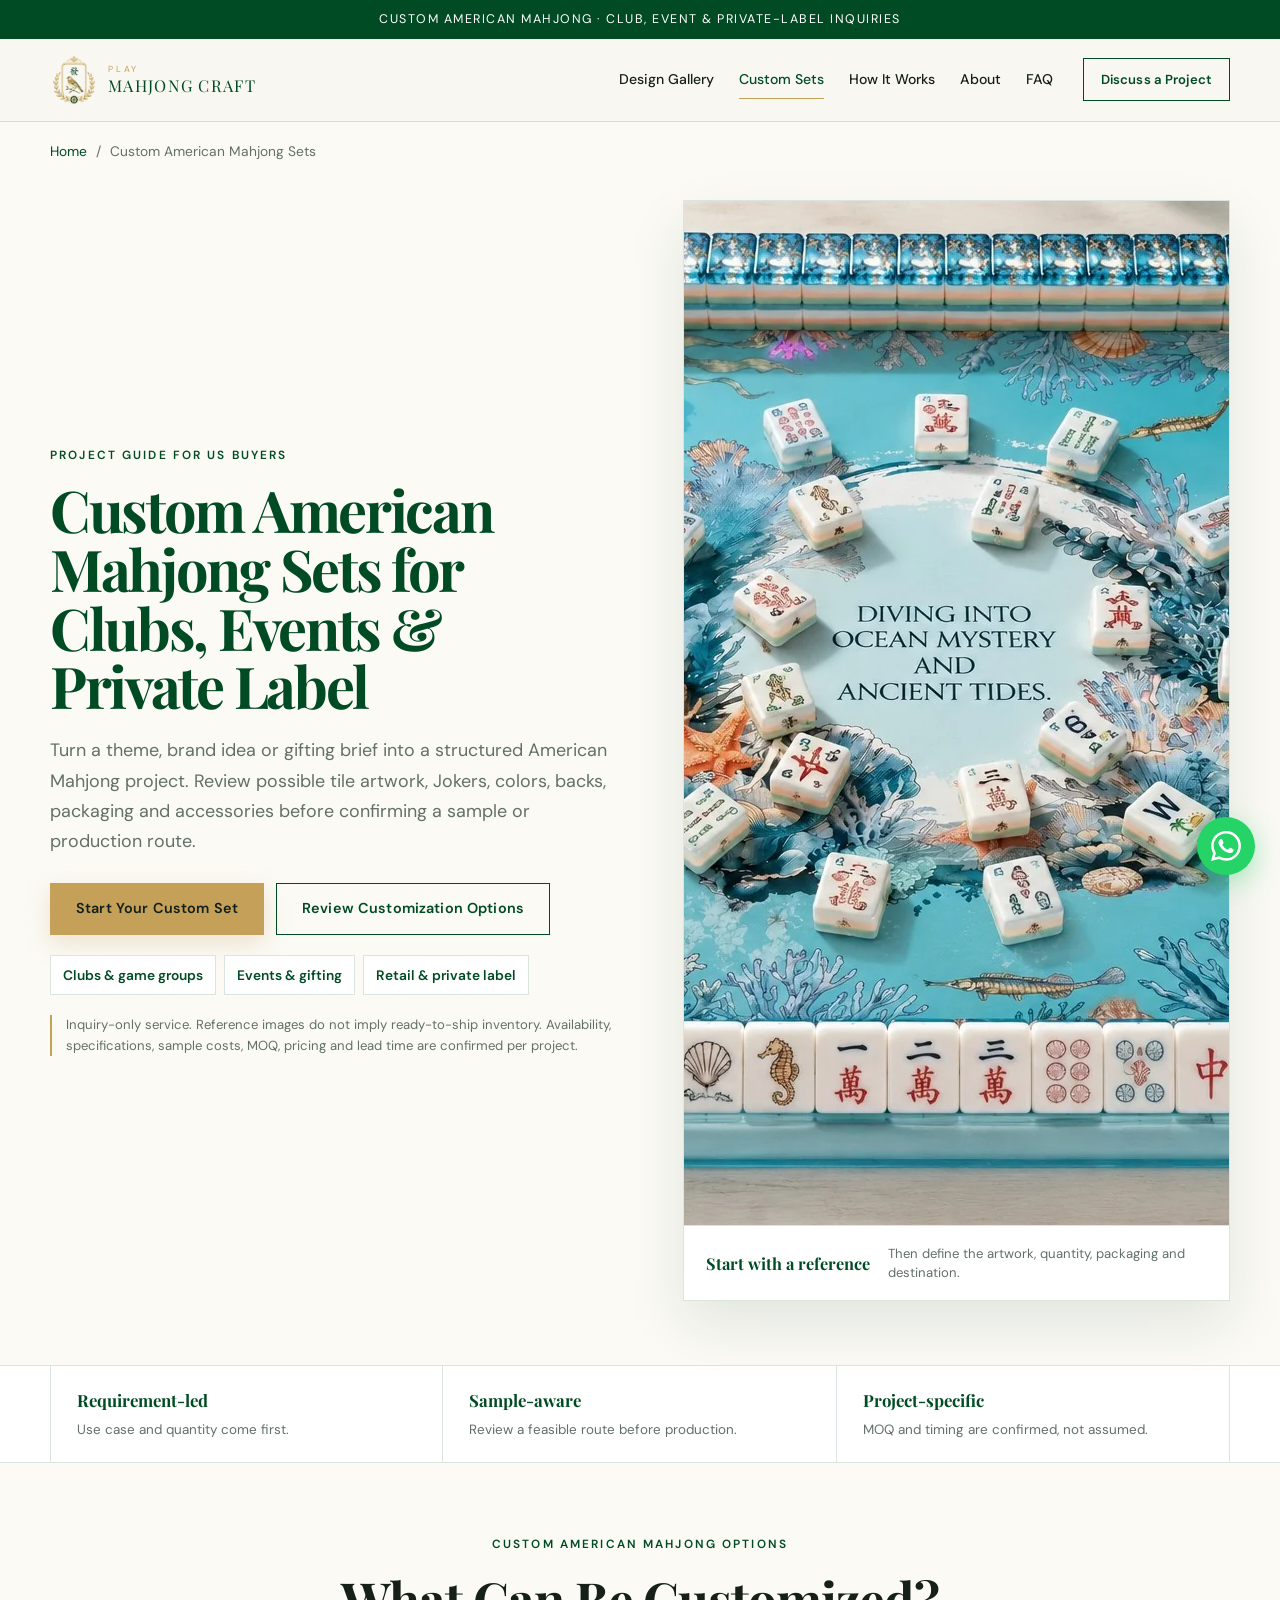
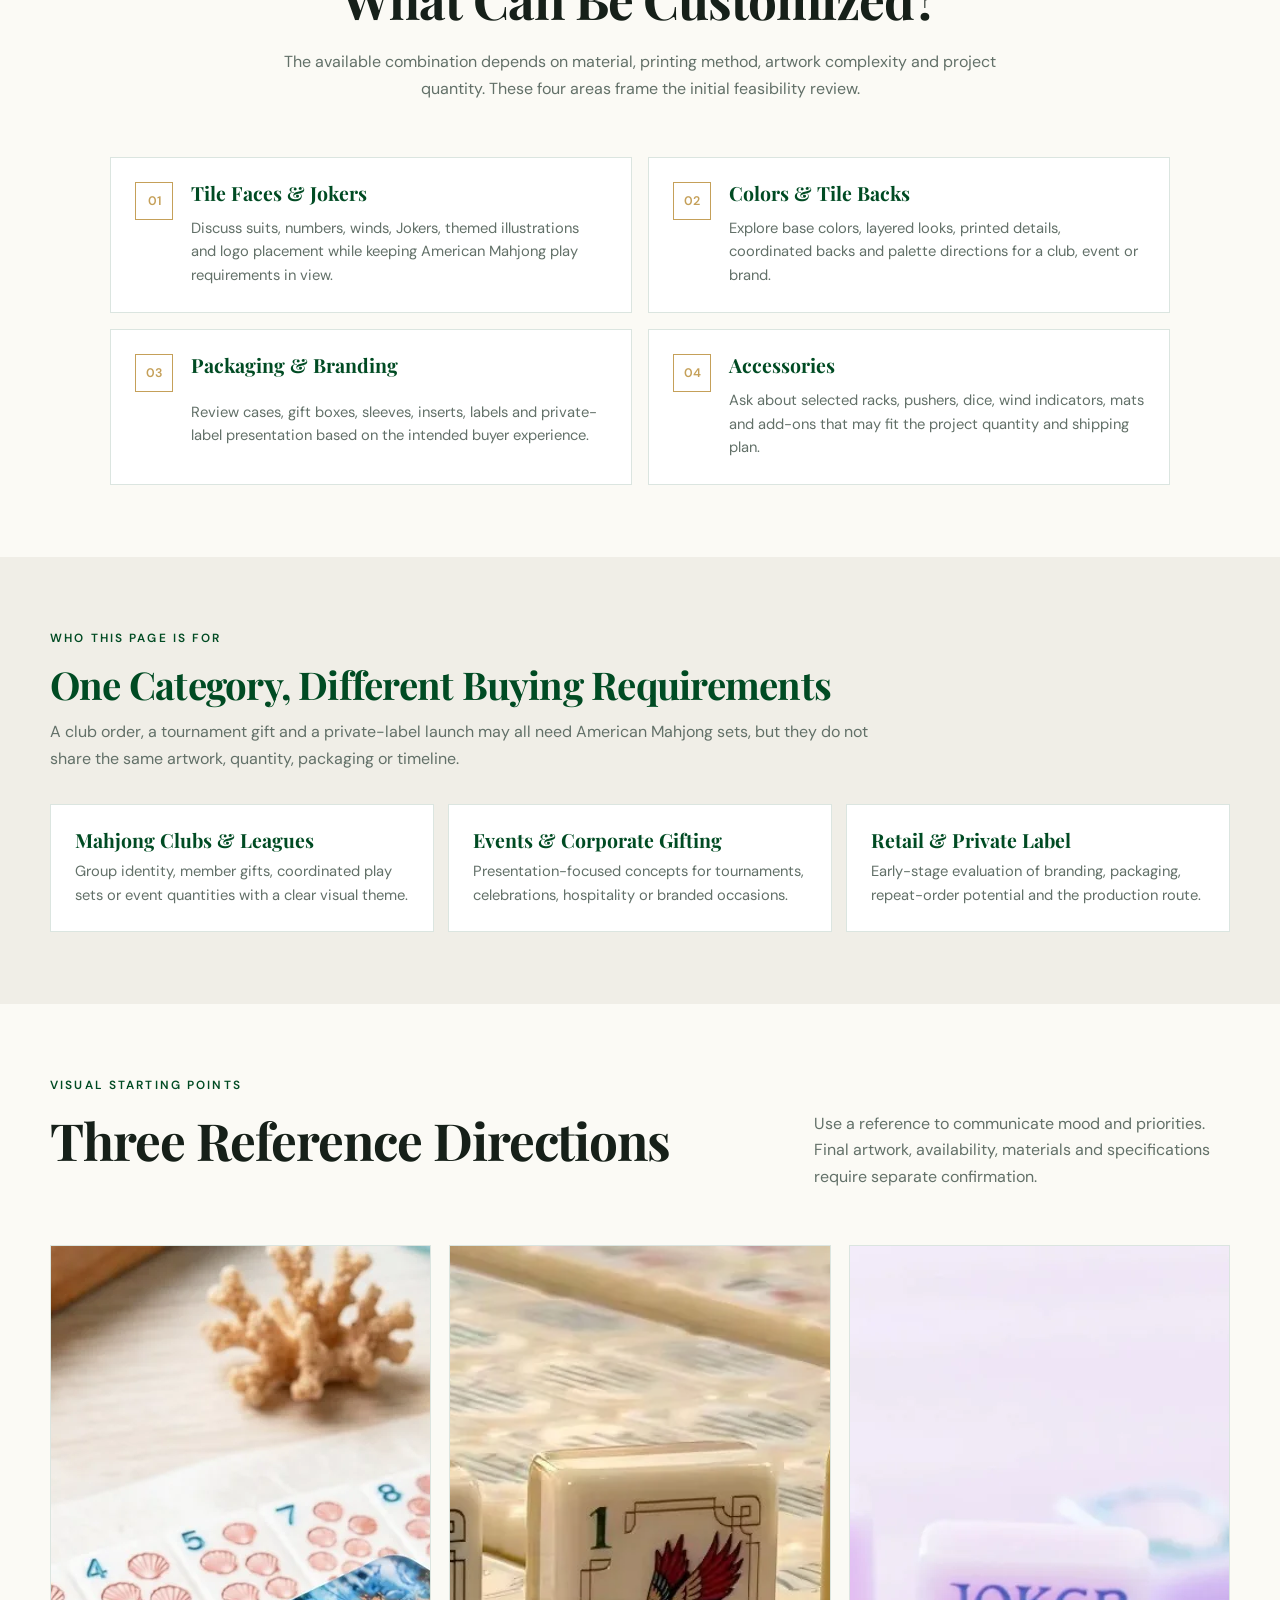
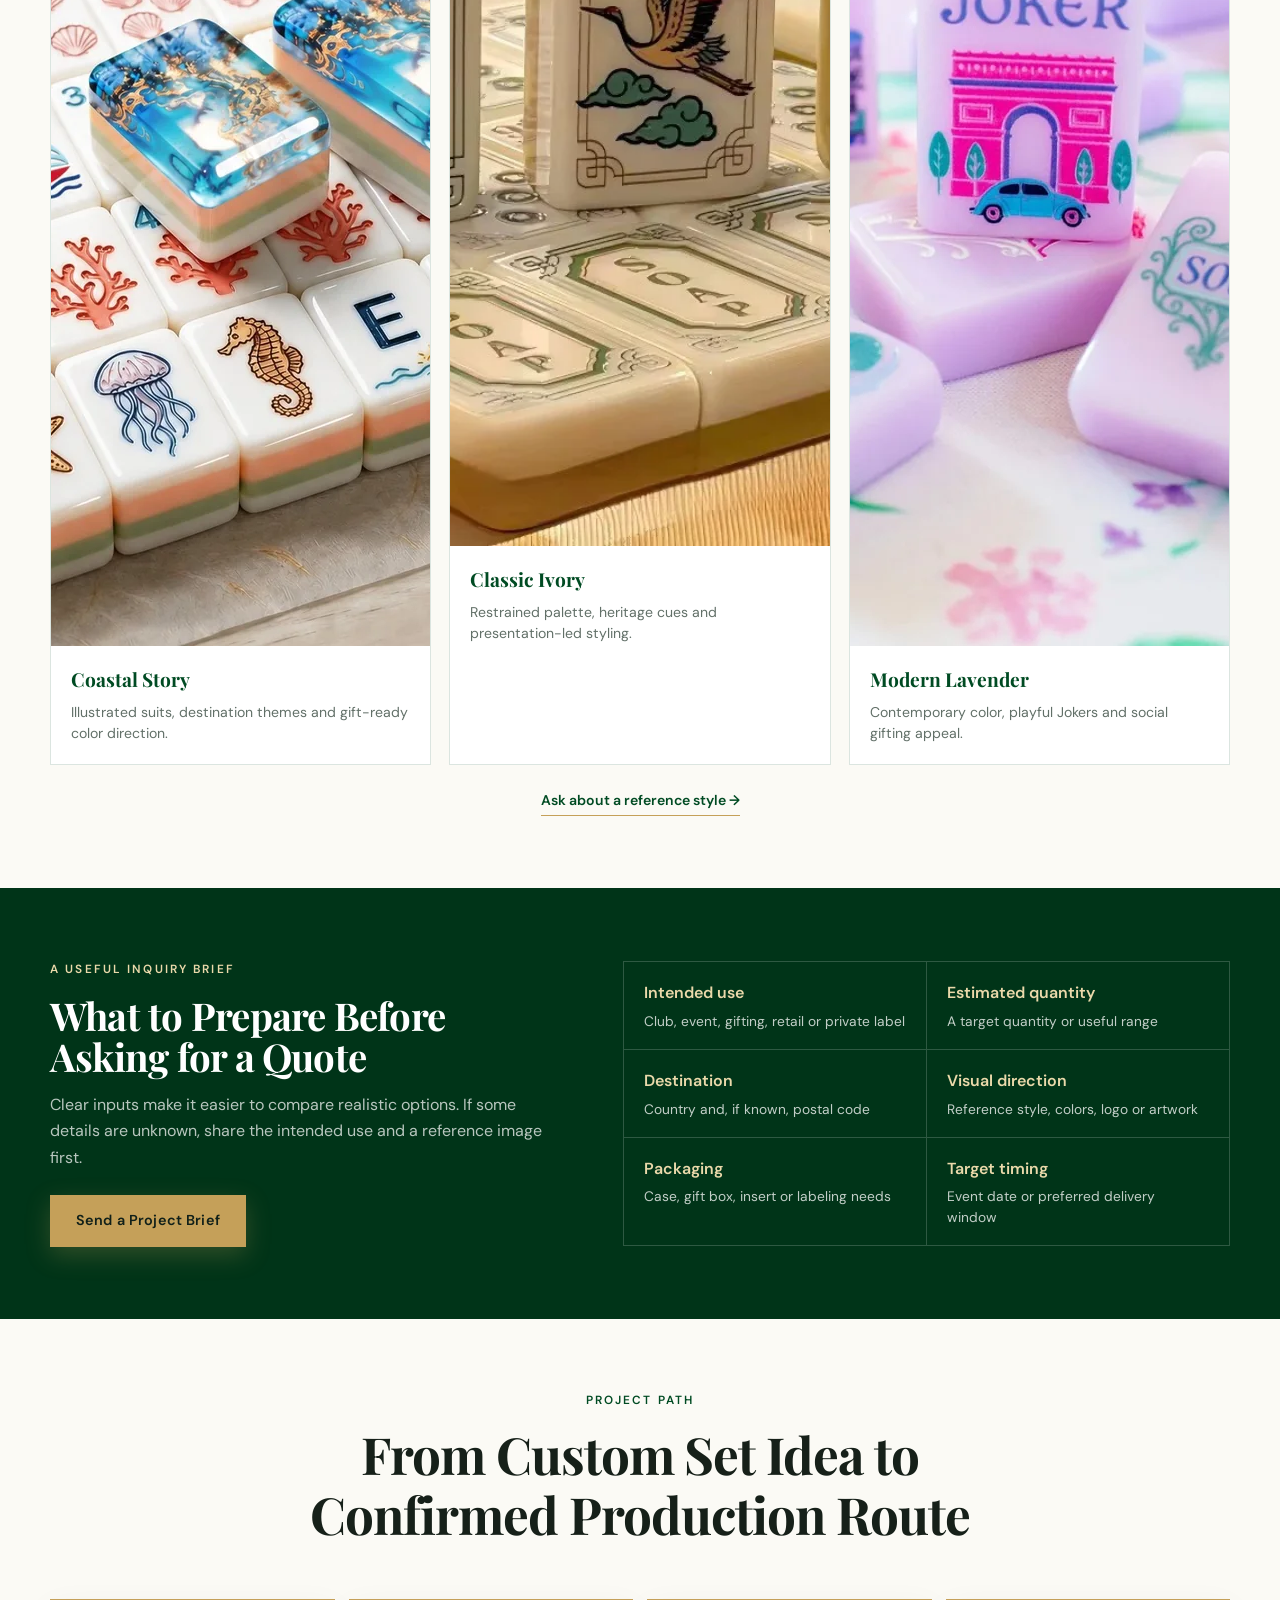
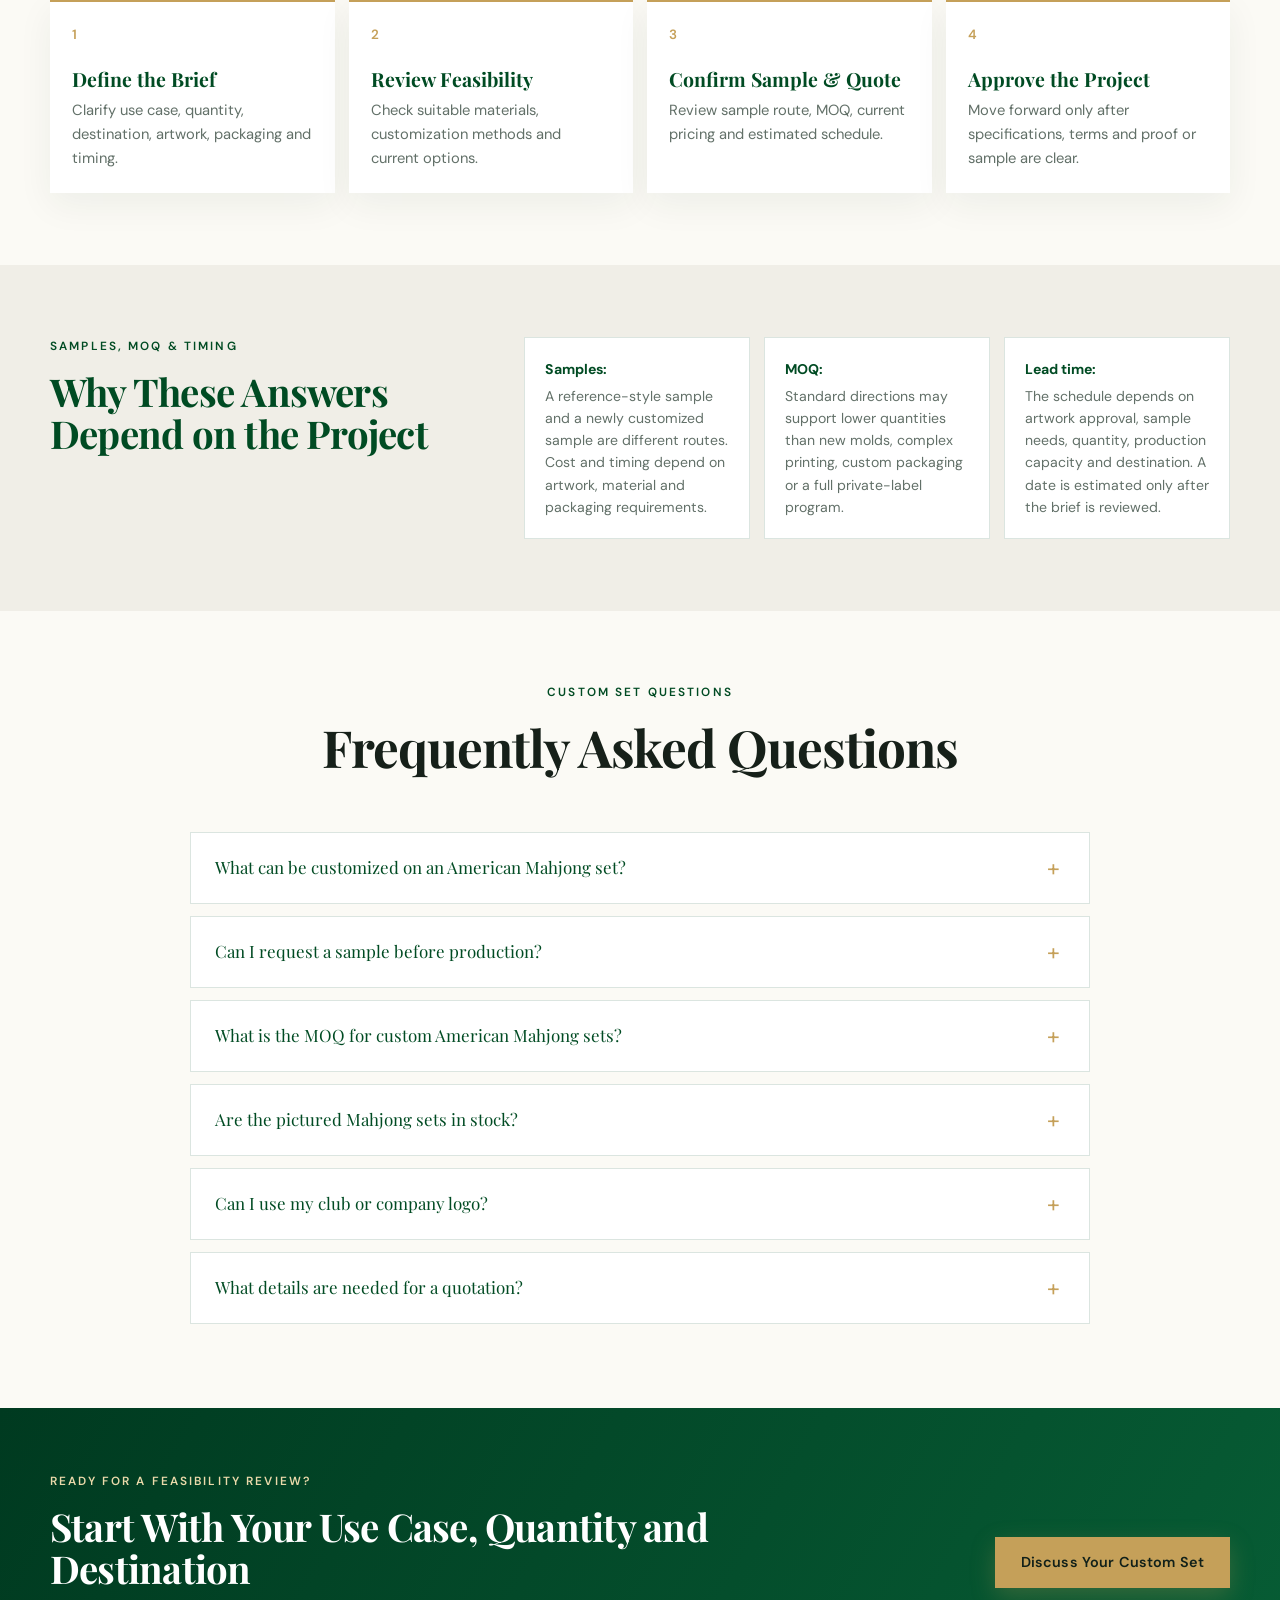
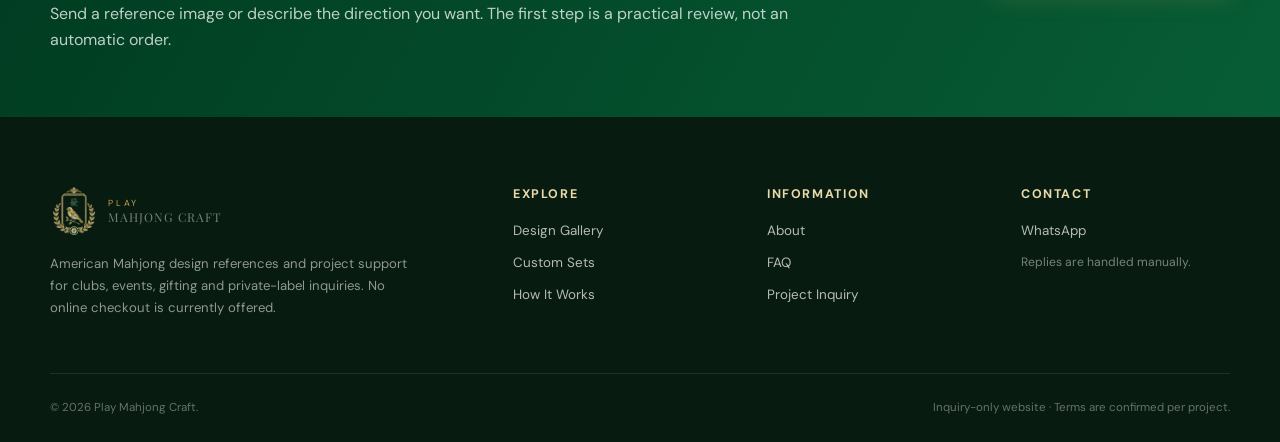
==== commit 08bd9d33: "Use wide hero image on SEO landing page" ====
--- a/custom-american-mahjong-sets/index.html
+++ b/custom-american-mahjong-sets/index.html
@@ -28,7 +28,7 @@
   <link rel="preconnect" href="https://fonts.gstatic.com" crossorigin>
   <link href="https://fonts.googleapis.com/css2?family=DM+Sans:wght@400;500;600&family=Playfair+Display:wght@600;700&display=swap" rel="stylesheet">
   <link rel="stylesheet" href="/styles.css?v=20260724-2">
-  <link rel="stylesheet" href="/custom-american-mahjong-sets/landing.css?v=20260731-1">
+  <link rel="stylesheet" href="/custom-american-mahjong-sets/landing.css?v=20260731-2">
 
   <script type="application/ld+json">
   {
@@ -154,7 +154,7 @@
           <p class="disclosure">Inquiry-only service. Reference images do not imply ready-to-ship inventory. Availability, specifications, sample costs, MOQ, pricing and lead time are confirmed per project.</p>
         </div>
         <div class="seo-hero-visual">
-          <img src="/images/style-coastal.webp" width="1000" height="1000" alt="Coastal custom American Mahjong tile design reference" fetchpriority="high">
+          <img src="/images/hero-coastal.webp" width="1536" height="1024" alt="Coastal custom American Mahjong tile design reference" fetchpriority="high">
           <div class="visual-note"><strong>Start with a reference</strong><span>Then define the artwork, quantity, packaging and destination.</span></div>
         </div>
       </div>
--- a/custom-american-mahjong-sets/landing.css
+++ b/custom-american-mahjong-sets/landing.css
@@ -0,0 +1,527 @@
+.landing-page {
+  background: #fbfaf5;
+}
+
+.landing-page .section {
+  padding: 72px 0;
+}
+
+.landing-page .primary-nav a[aria-current="page"] {
+  color: var(--green);
+}
+
+.landing-page .primary-nav a[aria-current="page"]::after {
+  right: 0;
+}
+
+.breadcrumbs {
+  display: flex;
+  align-items: center;
+  gap: 9px;
+  padding-top: 18px;
+  padding-bottom: 8px;
+  color: var(--muted);
+  font-size: .86rem;
+}
+
+.breadcrumbs a {
+  color: var(--green);
+  text-decoration: none;
+}
+
+.seo-hero {
+  padding: 30px 0 64px;
+}
+
+.seo-hero-grid {
+  display: grid;
+  grid-template-columns: minmax(0, 1.02fr) minmax(390px, .98fr);
+  gap: clamp(40px, 5vw, 68px);
+  align-items: center;
+}
+
+.seo-hero-copy h1 {
+  max-width: 760px;
+  margin: 12px 0 20px;
+  color: var(--green);
+  font-family: "Playfair Display", serif;
+  font-size: clamp(2.65rem, 4.5vw, 4.65rem);
+  line-height: 1.02;
+  letter-spacing: -.04em;
+}
+
+.seo-hero-lead {
+  max-width: 680px;
+  margin: 0;
+  color: var(--muted);
+  font-size: clamp(1rem, 1.4vw, 1.17rem);
+  line-height: 1.7;
+}
+
+.seo-hero-actions {
+  display: flex;
+  flex-wrap: wrap;
+  gap: 12px;
+  margin: 26px 0 20px;
+}
+
+.buyer-list {
+  display: flex;
+  flex-wrap: wrap;
+  gap: 8px;
+  margin: 0 0 20px;
+  padding: 0;
+  list-style: none;
+}
+
+.buyer-list li {
+  padding: 8px 12px;
+  border: 1px solid var(--line);
+  background: #fff;
+  color: var(--green);
+  font-size: .86rem;
+  font-weight: 600;
+}
+
+.disclosure {
+  max-width: 680px;
+  margin: 0;
+  padding-left: 14px;
+  border-left: 2px solid var(--gold);
+  color: var(--muted);
+  font-size: .82rem;
+  line-height: 1.55;
+}
+
+.seo-hero-visual {
+  overflow: hidden;
+  border: 1px solid var(--line);
+  background: #fff;
+  box-shadow: 0 24px 54px rgba(0, 54, 28, .1);
+}
+
+.seo-hero-visual img {
+  display: block;
+  width: 100%;
+  aspect-ratio: 3 / 2;
+  object-fit: cover;
+}
+
+.visual-note {
+  display: grid;
+  grid-template-columns: auto minmax(0, 1fr);
+  gap: 8px 18px;
+  align-items: center;
+  padding: 18px 22px;
+  border-top: 1px solid var(--line);
+}
+
+.visual-note strong {
+  color: var(--green);
+  font-family: "Playfair Display", serif;
+  font-size: 1.02rem;
+}
+
+.visual-note span {
+  color: var(--muted);
+  font-size: .82rem;
+  line-height: 1.45;
+}
+
+.proof-strip {
+  border-top: 1px solid var(--line);
+  border-bottom: 1px solid var(--line);
+  background: #fff;
+}
+
+.proof-grid {
+  display: grid;
+  grid-template-columns: repeat(3, 1fr);
+}
+
+.proof-grid div {
+  display: grid;
+  gap: 4px;
+  padding: 21px 26px;
+  border-right: 1px solid var(--line);
+}
+
+.proof-grid div:first-child {
+  border-left: 1px solid var(--line);
+}
+
+.proof-grid strong {
+  color: var(--green);
+  font-family: "Playfair Display", serif;
+  font-size: 1.05rem;
+}
+
+.proof-grid span {
+  color: var(--muted);
+  font-size: .84rem;
+}
+
+.option-grid {
+  display: grid;
+  grid-template-columns: repeat(2, minmax(0, 1fr));
+  gap: 16px;
+  max-width: 1060px;
+  margin: 34px auto 0;
+}
+
+.option-grid article {
+  display: grid;
+  grid-template-columns: 38px minmax(0, 1fr);
+  gap: 4px 18px;
+  padding: 24px;
+  border: 1px solid var(--line);
+  background: #fff;
+}
+
+.option-grid article > span {
+  grid-row: 1 / span 2;
+  display: inline-grid;
+  place-items: center;
+  width: 38px;
+  height: 38px;
+  border: 1px solid var(--gold);
+  color: var(--gold);
+  font-size: .78rem;
+  font-weight: 600;
+}
+
+.option-grid h3,
+.buyer-cards h3,
+.process-cards h3 {
+  margin: 0 0 8px;
+  color: var(--green);
+  font-family: "Playfair Display", serif;
+  font-size: 1.22rem;
+}
+
+.option-grid p,
+.buyer-cards p,
+.process-cards p {
+  margin: 0;
+  color: var(--muted);
+  font-size: .92rem;
+  line-height: 1.62;
+}
+
+.buyer-layout {
+  display: grid;
+  gap: 32px;
+}
+
+.buyer-layout > div:first-child {
+  max-width: 830px;
+}
+
+.buyer-layout h2,
+.specification-layout h2,
+.guidance-layout h2,
+.landing-cta h2 {
+  margin: 8px 0 14px;
+  color: var(--green);
+  font-family: "Playfair Display", serif;
+  font-size: clamp(2rem, 3vw, 3.15rem);
+  line-height: 1.08;
+}
+
+.buyer-cards {
+  display: grid;
+  grid-template-columns: repeat(3, minmax(0, 1fr));
+  gap: 14px;
+}
+
+.buyer-cards article {
+  padding: 24px;
+  border: 1px solid var(--line);
+  background: #fff;
+}
+
+.reference-grid {
+  display: grid;
+  grid-template-columns: repeat(3, minmax(0, 1fr));
+  gap: 18px;
+  margin-top: 34px;
+}
+
+.reference-grid figure {
+  overflow: hidden;
+  margin: 0;
+  border: 1px solid var(--line);
+  background: #fff;
+}
+
+.reference-grid img {
+  display: block;
+  width: 100%;
+  aspect-ratio: 4 / 3;
+  object-fit: cover;
+}
+
+.reference-grid figcaption {
+  display: grid;
+  gap: 6px;
+  min-height: 118px;
+  padding: 18px 20px 20px;
+}
+
+.reference-grid strong {
+  color: var(--green);
+  font-family: "Playfair Display", serif;
+  font-size: 1.2rem;
+}
+
+.reference-grid span {
+  color: var(--muted);
+  font-size: .88rem;
+  line-height: 1.5;
+}
+
+.reference-cta {
+  display: flex;
+  justify-content: center;
+  margin-top: 24px;
+}
+
+.specification-layout {
+  display: grid;
+  grid-template-columns: minmax(0, .9fr) minmax(0, 1.1fr);
+  gap: clamp(40px, 6vw, 78px);
+  align-items: center;
+}
+
+.specification-layout h2,
+.landing-cta h2 {
+  color: #fff;
+}
+
+.specification-layout > div > p:not(.eyebrow) {
+  margin: 0 0 24px;
+  color: rgba(255, 255, 255, .72);
+  line-height: 1.65;
+}
+
+.brief-list {
+  display: grid;
+  grid-template-columns: repeat(2, minmax(0, 1fr));
+  margin: 0;
+  border-top: 1px solid rgba(255, 255, 255, .18);
+  border-left: 1px solid rgba(255, 255, 255, .18);
+}
+
+.brief-list div {
+  padding: 18px 20px;
+  border-right: 1px solid rgba(255, 255, 255, .18);
+  border-bottom: 1px solid rgba(255, 255, 255, .18);
+}
+
+.brief-list dt {
+  margin-bottom: 4px;
+  color: var(--gold-light);
+  font-weight: 600;
+}
+
+.brief-list dd {
+  margin: 0;
+  color: rgba(255, 255, 255, .76);
+  font-size: .86rem;
+  line-height: 1.48;
+}
+
+.process-cards {
+  display: grid;
+  grid-template-columns: repeat(4, minmax(0, 1fr));
+  gap: 14px;
+  margin: 34px 0 0;
+  padding: 0;
+  list-style: none;
+}
+
+.process-cards li {
+  padding: 22px;
+  border-top: 3px solid var(--gold);
+  background: #fff;
+  box-shadow: 0 12px 34px rgba(0, 54, 28, .06);
+}
+
+.process-cards li > span {
+  display: block;
+  margin-bottom: 22px;
+  color: var(--gold);
+  font-size: .84rem;
+  font-weight: 600;
+}
+
+.guidance-layout {
+  display: grid;
+  grid-template-columns: minmax(280px, .72fr) minmax(0, 1.28fr);
+  gap: clamp(38px, 6vw, 80px);
+  align-items: start;
+}
+
+.guidance-copy {
+  display: grid;
+  grid-template-columns: repeat(3, minmax(0, 1fr));
+  gap: 14px;
+}
+
+.guidance-copy p {
+  margin: 0;
+  padding: 20px;
+  border: 1px solid var(--line);
+  background: #fff;
+  color: var(--muted);
+  font-size: .88rem;
+  line-height: 1.58;
+}
+
+.guidance-copy strong {
+  display: block;
+  margin-bottom: 5px;
+  color: var(--green);
+}
+
+.landing-faq {
+  max-width: 900px;
+  margin-right: auto;
+  margin-left: auto;
+}
+
+.landing-cta {
+  padding: 64px 0;
+  background: linear-gradient(120deg, #003a20, #075d35);
+}
+
+.landing-cta-inner {
+  display: grid;
+  grid-template-columns: minmax(0, 1fr) auto;
+  gap: 48px;
+  align-items: center;
+}
+
+.landing-cta h2 {
+  max-width: 760px;
+  margin-bottom: 12px;
+}
+
+.landing-cta p:not(.eyebrow) {
+  max-width: 760px;
+  margin: 0;
+  color: rgba(255, 255, 255, .75);
+  line-height: 1.62;
+}
+
+@media (max-width: 1080px) {
+  .landing-page .section {
+    padding: 64px 0;
+  }
+
+  .seo-hero-grid {
+    grid-template-columns: minmax(0, 1fr) minmax(340px, .9fr);
+    gap: 38px;
+  }
+
+  .seo-hero-copy h1 {
+    font-size: clamp(2.55rem, 4.4vw, 3.8rem);
+  }
+
+  .guidance-layout {
+    grid-template-columns: 1fr;
+  }
+}
+
+@media (max-width: 840px) {
+  .seo-hero-grid,
+  .specification-layout,
+  .landing-cta-inner {
+    grid-template-columns: 1fr;
+  }
+
+  .seo-hero-visual {
+    max-width: 680px;
+  }
+
+  .buyer-cards,
+  .reference-grid,
+  .guidance-copy {
+    grid-template-columns: 1fr;
+  }
+
+  .reference-grid {
+    max-width: 680px;
+    margin-right: auto;
+    margin-left: auto;
+  }
+
+  .reference-grid figcaption {
+    min-height: 0;
+  }
+
+  .process-cards {
+    grid-template-columns: repeat(2, minmax(0, 1fr));
+  }
+
+  .proof-grid {
+    grid-template-columns: 1fr;
+  }
+
+  .proof-grid div,
+  .proof-grid div:first-child {
+    border-right: 1px solid var(--line);
+    border-bottom: 1px solid var(--line);
+    border-left: 1px solid var(--line);
+  }
+
+  .landing-cta-inner {
+    gap: 24px;
+  }
+}
+
+@media (max-width: 600px) {
+  .landing-page .section {
+    padding: 54px 0;
+  }
+
+  .breadcrumbs {
+    padding-top: 14px;
+  }
+
+  .seo-hero {
+    padding: 20px 0 52px;
+  }
+
+  .seo-hero-copy h1 {
+    font-size: clamp(2.35rem, 12vw, 3.35rem);
+  }
+
+  .seo-hero-actions,
+  .seo-hero-actions .button {
+    width: 100%;
+  }
+
+  .seo-hero-actions .button {
+    justify-content: center;
+  }
+
+  .visual-note {
+    grid-template-columns: 1fr;
+  }
+
+  .option-grid,
+  .process-cards,
+  .brief-list {
+    grid-template-columns: 1fr;
+  }
+
+  .option-grid article {
+    grid-template-columns: 34px minmax(0, 1fr);
+    padding: 20px;
+  }
+
+  .buyer-list {
+    display: grid;
+  }
+}
